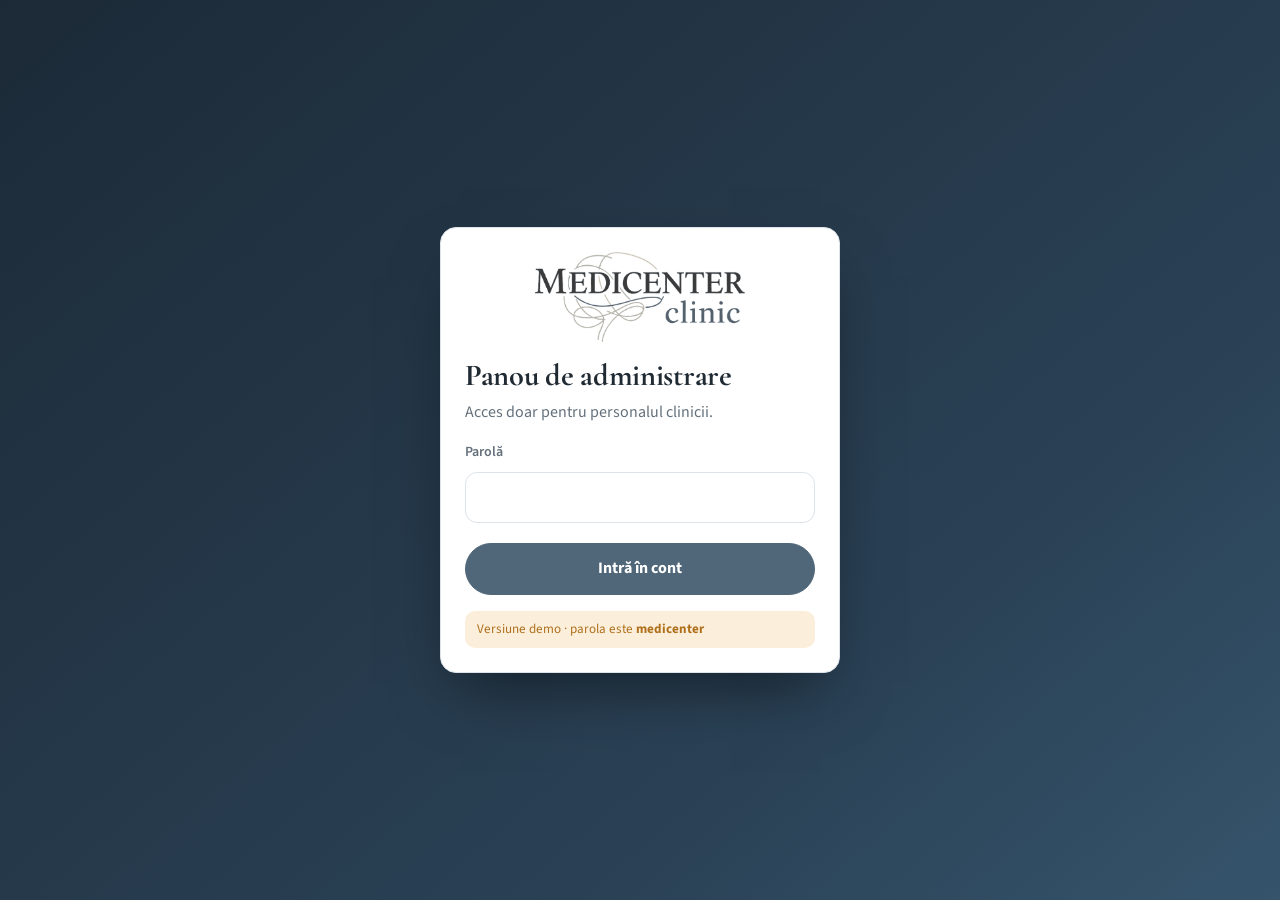
==== medicenter/agenda.html @ 3b296a16 "Redesign Medicenter site with livelier visuals and installable staff agenda Dark brand hero with log" ====
<!-- Generat din index.html de tools/make-agenda.mjs. Nu edita direct. -->
<!doctype html>
<html lang="ro">
<head>
<meta charset="utf-8">
<meta name="viewport" content="width=device-width, initial-scale=1, viewport-fit=cover">
<title>Agenda · Medicenter Clinic</title>
<meta name="description" content="Medicenter Clinic Suceava: kinetoterapie, masaj terapeutic, fizioterapie, neurofeedback, consultații de neurologie și psihiatrie. Programare online.">
<meta name="theme-color" content="#1f2d3a">
<link rel="icon" href="img/icon-192.png">
<link rel="manifest" href="agenda.webmanifest">
<meta name="apple-mobile-web-app-capable" content="yes">
<meta name="apple-mobile-web-app-title" content="Agenda">
<link rel="apple-touch-icon" href="img/icon-192.png">
<link rel="preconnect" href="https://fonts.googleapis.com">
<link rel="preconnect" href="https://fonts.gstatic.com" crossorigin>
<link rel="stylesheet" href="https://fonts.googleapis.com/css2?family=Cormorant+Garamond:ital,wght@0,500;0,600;0,700;1,600&family=Source+Sans+3:wght@400;500;600;700&display=swap">
<link rel="stylesheet" href="css/style.css">
</head>
<body data-home="admin">
<!-- BODY:START -->
<header class="site-head">
  <div class="head-in">
    <a class="brand" href="#acasa" aria-label="Medicenter Clinic, prima pagină"><img src="img/logo.png" alt="Medicenter Clinic"></a>
    <button class="menu-btn" data-action="menu" aria-label="Meniu" aria-controls="menu">☰</button>
    <nav class="nav" id="menu">
      <a href="#acasa">Acasă</a>
      <a href="#servicii">Servicii și prețuri</a>
      <a href="#contact">Contact</a>
      <a class="btn primary small" href="#programare">Programează-te</a>
    </nav>
  </div>
</header>

<main id="app"></main>

<footer class="site-foot">
  <div class="wrap foot-in">
    <div>
      <img class="foot-logo" src="img/logo-light.png" alt="Medicenter Clinic">
      <p class="foot-tag">Recuperare medicală, terapie și neurologie în centrul Sucevei.</p>
    </div>
    <div>
      <h4>Adresă</h4>
      <p>Str. Vasile Alecsandri nr. 10, Suceava<br>zona centrală</p>
    </div>
    <div>
      <h4>Contact</h4>
      <p><a href="tel:+40739640556">0739 640 556</a><br>Program 09:00 – 20:00</p>
    </div>
    <div>
      <h4>Programări</h4>
      <p><a href="#programare">Programare online</a><br><a href="agenda.html">Acces personal</a></p>
    </div>
  </div>
  <p class="wrap copy">© 2026 Medicenter Clinic</p>
</footer>

<a class="fab" href="tel:+40739640556" aria-label="Sună la clinică: 0739 640 556"><svg viewBox="0 0 24 24" fill="none" stroke="currentColor" stroke-width="2" stroke-linecap="round" stroke-linejoin="round"><path d="M22 16.9v3a2 2 0 0 1-2.2 2 19.8 19.8 0 0 1-8.6-3.1 19.5 19.5 0 0 1-6-6A19.8 19.8 0 0 1 2.1 4.2 2 2 0 0 1 4.1 2h3a2 2 0 0 1 2 1.7c.1.9.4 1.8.7 2.7a2 2 0 0 1-.5 2.1L8 9.8a16 16 0 0 0 6 6l1.3-1.3a2 2 0 0 1 2.1-.4c.9.3 1.8.6 2.7.7a2 2 0 0 1 1.7 2z"/></svg></a>

<div class="toast" id="toast" role="status" aria-live="polite"></div>
<!-- BODY:END -->
<script src="js/data.js"></script>
<script src="js/utils.js"></script>
<script src="js/store.js"></script>
<script src="js/site.js"></script>
<script src="js/admin.js"></script>
<script src="js/main.js"></script>
</body>
</html>
---- medicenter/css/style.css ----
/* Layout: benzi pe toată lățimea (hero închis, statistici, secții, bandă de programare), conținut max 1180px.
   Culori din logo: bleumarin-ardezie pentru benzile închise, auriu-nisip din liniile decorative ca accent,
   plus câte o culoare vie pentru fiecare secție (kineto albastru, masaj teracotă, fizio turcoaz, neuro violet). */
:root {
  --navy: #1c2a37;
  --navy-2: #2a4155;
  --slate: #50677a;
  --slate-deep: #3c5061;
  --slate-soft: #e6eef4;
  --sand: #e0bf8c;
  --sand-deep: #b88a4a;
  --sand-soft: #f7efe2;
  --paper: #f3f5f8;
  --surface: #ffffff;
  --ink: #1f2a33;
  --muted: #64707b;
  --line: #dde3e9;
  --ok: #23845f;
  --ok-soft: #e1f3ea;
  --warn: #b0701c;
  --warn-soft: #fbefdc;
  --bad: #b8433a;
  --bad-soft: #f9e4e1;
  --f-display: "Cormorant Garamond", "EB Garamond", Georgia, serif;
  --f-body: "Source Sans 3", "Segoe UI", system-ui, -apple-system, sans-serif;
  --radius: 16px;
  --shadow: 0 18px 40px -18px rgba(28, 42, 55, .35);
  --gutter-l: max(16px, env(safe-area-inset-left, 0px));
  --gutter-r: max(16px, env(safe-area-inset-right, 0px));
  color-scheme: light;
}

* { box-sizing: border-box; }
html { -webkit-text-size-adjust: 100%; scroll-behavior: smooth; }
body { margin: 0; background: var(--paper); color: var(--ink); font: 400 16px/1.6 var(--f-body); overflow-x: hidden; }
body::before {
  content: ""; position: fixed; inset: 0 0 auto; height: env(safe-area-inset-top, 0px);
  z-index: 30; background: var(--surface);
}
img, svg { max-width: 100%; }
a { color: var(--slate-deep); }
h1, h2, h3 { text-wrap: balance; margin: 0; }
h1 { font: 700 clamp(2.3rem, 5vw, 3.7rem)/1.05 var(--f-display); letter-spacing: -0.01em; }
h2 { font: 700 clamp(1.8rem, 3.4vw, 2.5rem)/1.12 var(--f-display); }
h3 { font-size: 1.05rem; font-weight: 700; }
p { margin: 0; }
button, input, select, textarea { font: inherit; color: inherit; }
:focus-visible { outline: 2px solid var(--sand-deep); outline-offset: 2px; }
.sr { position: absolute; width: 1px; height: 1px; overflow: hidden; clip: rect(0 0 0 0); }
.muted { color: var(--muted); }
.small { font-size: 0.875rem; }
.eyebrow { text-transform: uppercase; letter-spacing: 0.14em; font-size: 0.76rem; font-weight: 700; color: var(--sand-deep); }
.eyebrow.light { color: var(--sand); }
.wrap { max-width: 1180px; margin: 0 auto; padding-left: var(--gutter-l); padding-right: var(--gutter-r); }
.ico { display: inline-grid; place-items: center; width: 40px; height: 40px; border-radius: 12px; flex: none; }
.ico svg { width: 20px; height: 20px; }

/* linii decorative inspirate din logo */
.swirl { position: absolute; pointer-events: none; stroke: currentColor; stroke-width: 1.6; opacity: .35; }
.swirl ellipse, .swirl path { stroke-dasharray: 1400; stroke-dashoffset: 0; animation: draw 2.4s ease-out both; }
@keyframes draw { from { stroke-dashoffset: 1400; } }

/* ---------- butoane ---------- */
.btn {
  display: inline-flex; align-items: center; justify-content: center; gap: 10px;
  padding: 12px 20px; border-radius: 999px; border: 1.5px solid var(--line);
  background: var(--surface); color: var(--ink); font-weight: 700; text-decoration: none; cursor: pointer;
  transition: background .2s, border-color .2s, transform .2s, box-shadow .2s;
}
.btn svg { width: 18px; height: 18px; }
.btn:hover { border-color: var(--slate); transform: translateY(-1px); }
.btn.primary { background: var(--slate); border-color: var(--slate); color: #fff; }
.btn.primary:hover { background: var(--slate-deep); box-shadow: 0 10px 22px -10px var(--slate); }
.btn.sand { background: var(--sand); border-color: var(--sand); color: var(--navy); }
.btn.sand:hover { background: #ebcd9e; box-shadow: 0 12px 26px -10px rgba(224, 191, 140, .9); }
.btn.outline-light { background: transparent; color: #fff; border-color: rgba(255, 255, 255, .45); }
.btn.outline-light:hover { border-color: #fff; background: rgba(255, 255, 255, .08); }
.btn.ghost { background: transparent; }
.btn.soft { background: var(--slate-soft); border-color: transparent; color: var(--slate-deep); }
.btn.soft:hover { background: var(--slate); color: #fff; }
.btn.big { padding: 15px 26px; font-size: 1.02rem; }
.btn.small { padding: 8px 15px; font-size: 0.88rem; }
.btn.block { width: 100%; }
.btn.danger { background: var(--bad); border-color: var(--bad); color: #fff; }
.btn.danger-ghost { color: var(--bad); border-color: var(--bad-soft); background: var(--surface); }
.btn[disabled] { opacity: .45; cursor: not-allowed; transform: none; box-shadow: none; }
.icon-btn {
  width: 38px; height: 38px; border-radius: 50%; border: 1.5px solid var(--line); background: var(--surface);
  cursor: pointer; font-size: 1.2rem; line-height: 1; display: inline-grid; place-items: center; color: var(--ink);
}
.icon-btn:hover:not([disabled]) { border-color: var(--slate); }
.icon-btn[disabled] { opacity: .35; cursor: not-allowed; }

/* ---------- header ---------- */
.site-head {
  position: sticky; top: env(safe-area-inset-top, 0px); z-index: 20;
  background: rgba(255, 255, 255, .92); backdrop-filter: blur(10px); border-bottom: 1px solid var(--line);
}
.head-in {
  max-width: 1180px; margin: 0 auto; display: flex; align-items: center; justify-content: space-between; gap: 16px;
  padding: 10px var(--gutter-r) 10px var(--gutter-l);
}
.brand img { height: 54px; width: auto; display: block; }
.nav { display: flex; align-items: center; gap: 28px; }
.nav a:not(.btn) { color: var(--muted); text-decoration: none; font-weight: 600; position: relative; padding: 6px 0; }
.nav a:not(.btn)::after { content: ""; position: absolute; left: 0; right: 0; bottom: 0; height: 2px; background: var(--sand); transform: scaleX(0); transition: transform .25s; }
.nav a:not(.btn).on, .nav a:not(.btn):hover { color: var(--ink); }
.nav a:not(.btn).on::after, .nav a:not(.btn):hover::after { transform: scaleX(1); }
.menu-btn { display: none; background: none; border: 1px solid var(--line); border-radius: 12px; width: 44px; height: 44px; font-size: 1.2rem; cursor: pointer; }
body.is-admin .site-head, body.is-admin .site-foot, body.is-admin .fab { display: none; }

/* ---------- hero ---------- */
.hero {
  position: relative; overflow: hidden; color: #fff;
  background: radial-gradient(1200px 500px at 85% 10%, rgba(80, 103, 122, .9), transparent 60%),
              linear-gradient(140deg, var(--navy) 0%, var(--navy-2) 60%, #35546b 100%);
}
.hero-swirl { width: 900px; right: -180px; top: -120px; color: var(--sand); opacity: .28; }
.hero-in { position: relative; display: grid; grid-template-columns: minmax(0, 1.1fr) minmax(0, 1fr); gap: 56px; padding-block: 72px 84px; align-items: center; }
.hero-text { display: grid; gap: 20px; min-width: 0; }
.hero h1 em { font-style: italic; color: var(--sand); font-weight: 600; }
.hero .lead { color: #d4dee7; font-size: 1.15rem; max-width: 52ch; }
.hero-cta { display: flex; flex-wrap: wrap; gap: 12px; }
.facts { list-style: none; margin: 8px 0 0; padding: 0; display: flex; flex-wrap: wrap; gap: 14px 34px; }
.facts li { display: flex; align-items: center; gap: 12px; }
.facts .ico { background: rgba(255, 255, 255, .1); color: var(--sand); }
.facts small { display: block; font-size: 0.72rem; text-transform: uppercase; letter-spacing: .12em; color: #a9b8c5; }
.facts span { font-weight: 600; }

.hero-visual { position: relative; min-width: 0; padding: 0 0 130px 70px; }
.photo {
  position: relative; overflow: hidden; border-radius: 26px; color: #fff;
  background: linear-gradient(135deg, color-mix(in srgb, var(--cat, #50677a) 70%, #fff) 0%, var(--cat, #50677a) 100%);
}
.photo .swirl { width: 140%; left: -20%; top: -10%; opacity: .45; color: #fff; }
.photo img { width: 100%; height: 100%; object-fit: cover; display: block; }
.hero-photo {
  aspect-ratio: 4 / 3.3; box-shadow: 0 30px 60px -20px rgba(0, 0, 0, .55);
  background: linear-gradient(150deg, #7e9bb3 0%, #50677a 45%, #2d4558 100%);
  animation: float 7s ease-in-out infinite;
}
.photo-icons { position: absolute; inset: 0 0 0 30%; display: grid; grid-template-columns: repeat(2, 1fr); place-items: center; padding: 10% 10% 10% 6%; gap: 8%; }
.photo-icons i {
  width: 100%; max-width: 110px; aspect-ratio: 1; border-radius: 28px; display: grid; place-items: center;
  background: color-mix(in srgb, var(--cat) 55%, transparent); backdrop-filter: blur(4px);
  border: 1px solid rgba(255, 255, 255, .35); color: #fff;
}
.photo-icons i:nth-child(2), .photo-icons i:nth-child(3) { transform: translateY(18%); }
.photo-icons svg { width: 46%; }
.float-badge {
  position: absolute; top: 18px; right: -10px; display: inline-flex; gap: 8px; align-items: center;
  background: var(--sand); color: var(--navy); font-weight: 700; font-size: 0.88rem; padding: 10px 16px; border-radius: 999px;
  box-shadow: var(--shadow); animation: float 6s ease-in-out infinite reverse;
}
.float-badge svg { width: 16px; height: 16px; }
@keyframes float { 50% { transform: translateY(-10px); } }

.nextfree {
  position: absolute; left: 0; bottom: 0; width: min(330px, 92%); color: var(--ink);
  background: var(--surface); border-radius: 20px; padding: 18px; display: grid; gap: 10px;
  box-shadow: 0 26px 50px -18px rgba(0, 0, 0, .5);
}
.nextfree h2 { font-size: 1.35rem; }
.nextfree ul { list-style: none; margin: 0; padding: 0; display: grid; gap: 7px; }
.nf {
  width: 100%; display: flex; align-items: center; gap: 12px; text-align: left; cursor: pointer;
  padding: 9px 12px 9px 9px; border-radius: 14px; border: 1px solid var(--line); background: var(--surface);
  transition: border-color .2s, background .2s, transform .2s;
}
.nf:hover { border-color: var(--cat); background: color-mix(in srgb, var(--cat) 8%, #fff); transform: translateX(3px); }
.nf-ico { width: 34px; height: 34px; border-radius: 10px; display: grid; place-items: center; background: color-mix(in srgb, var(--cat) 15%, #fff); color: var(--cat); flex: none; }
.nf-ico svg { width: 20px; }
.nf-main { display: grid; flex: 1; min-width: 0; line-height: 1.3; }
.nf-main small { color: var(--muted); }
.nf-time { font-weight: 800; font-variant-numeric: tabular-nums; color: var(--cat); }

.anim { animation: rise .8s cubic-bezier(.2, .7, .2, 1) both; }
.anim.d2 { animation-delay: .15s; }
@keyframes rise { from { transform: translateY(24px); opacity: 0; } }

/* ---------- statistici ---------- */
.stats { background: var(--sand-soft); border-bottom: 1px solid #ecdfc9; }
.stats-in { display: grid; grid-template-columns: repeat(4, minmax(0, 1fr)); gap: 20px; padding-block: 30px; text-align: center; }
.stats b { display: block; font: 700 2.4rem/1.1 var(--f-display); color: var(--navy); font-variant-numeric: tabular-nums; }
.stats span { color: var(--muted); font-weight: 600; font-size: 0.92rem; }

/* ---------- secții ---------- */
.sec { padding-block: 84px; }
.sec-head { max-width: 640px; margin: 0 auto 44px; text-align: center; display: grid; gap: 10px; }
.cats { display: grid; grid-template-columns: repeat(4, minmax(0, 1fr)); gap: 22px; }
.cat {
  display: grid; grid-template-rows: auto 1fr; background: var(--surface); border-radius: 22px; overflow: hidden;
  border: 1px solid var(--line); transition: transform .35s, box-shadow .35s;
}
.cat:hover { transform: translateY(-8px); box-shadow: 0 26px 46px -22px color-mix(in srgb, var(--cat) 70%, #000); }
.cat-photo { height: 150px; border-radius: 0; display: grid; place-items: center; }
.cat-ico {
  position: relative; width: 74px; height: 74px; border-radius: 22px; display: grid; place-items: center;
  background: rgba(255, 255, 255, .2); border: 1px solid rgba(255, 255, 255, .45); transition: transform .4s;
}
.cat:hover .cat-ico { transform: scale(1.08) rotate(-4deg); }
.cat-ico svg { width: 40px; }
.cat-body { padding: 22px 20px 20px; display: grid; gap: 10px; align-content: start; }
.cat h3 { font: 700 1.45rem/1.15 var(--f-display); }
.cat-body > p { color: var(--muted); font-size: 0.94rem; }
.cat-list { list-style: none; margin: 4px 0 0; padding: 0; display: grid; gap: 0; }
.cat-list li { display: flex; justify-content: space-between; gap: 10px; padding: 7px 0; border-top: 1px dashed var(--line); font-size: 0.88rem; }
.cat-list b { color: var(--cat); white-space: nowrap; }
.cat-link { display: inline-flex; align-items: center; gap: 6px; font-weight: 700; color: var(--cat); text-decoration: none; margin-top: 6px; }
.cat-link svg { width: 16px; transition: transform .2s; }
.cat-link:hover svg { transform: translateX(4px); }

.methods-sec { background: var(--surface); border-block: 1px solid var(--line); padding-block: 64px; }
.methods { display: grid; grid-template-columns: minmax(0, 0.8fr) minmax(0, 1.4fr); gap: 40px; align-items: center; }
.methods h2 { margin-top: 8px; }
.method-chips { list-style: none; margin: 0; padding: 0; display: flex; flex-wrap: wrap; gap: 10px; }
.method-chips li {
  padding: 9px 16px; border-radius: 999px; font-weight: 600; font-size: 0.94rem;
  background: color-mix(in srgb, var(--cat) 11%, #fff); color: color-mix(in srgb, var(--cat) 80%, #000);
  border: 1px solid color-mix(in srgb, var(--cat) 25%, #fff); transition: transform .2s;
}
.method-chips li:hover { transform: translateY(-2px); }

.steps-list { list-style: none; counter-reset: s; margin: 0; padding: 0; display: grid; grid-template-columns: repeat(3, minmax(0, 1fr)); gap: 24px; }
.steps-list li {
  counter-increment: s; display: grid; gap: 6px; padding: 28px 24px; background: var(--surface); border-radius: 20px;
  border: 1px solid var(--line); position: relative;
}
.steps-list li::before {
  content: counter(s); width: 52px; height: 52px; border-radius: 50%; display: grid; place-items: center; margin-bottom: 8px;
  font: 700 1.6rem/1 var(--f-display); color: var(--navy); background: var(--sand);
}
.steps-list b { font-size: 1.1rem; }
.steps-list span { color: var(--muted); }

.cta-band {
  position: relative; overflow: hidden; color: #fff;
  background: linear-gradient(120deg, var(--navy) 0%, var(--slate-deep) 70%, var(--slate) 100%);
}
.cta-band .swirl { width: 700px; left: -120px; top: -140px; color: var(--sand); opacity: .25; }
.cta-in { position: relative; display: flex; justify-content: space-between; align-items: center; gap: 28px; flex-wrap: wrap; padding-block: 64px; }
.cta-in p { color: #cbd7e1; margin-top: 6px; }

/* ---------- pagini interioare ---------- */
.page-hero {
  position: relative; overflow: hidden; color: #fff;
  background: linear-gradient(140deg, var(--navy) 0%, var(--navy-2) 70%, #35546b 100%);
}
.page-hero .wrap { position: relative; padding-block: 52px 56px; display: grid; gap: 10px; }
.page-hero .swirl { width: 640px; right: -60px; top: -170px; color: var(--sand); opacity: .3; }
.page-hero .eyebrow { color: var(--sand); }
.page-hero .lead { color: #d0dbe4; max-width: 60ch; font-size: 1.08rem; }
.page { padding-block: 36px 72px; display: grid; gap: 18px; }
.card { background: var(--surface); border: 1px solid var(--line); border-radius: var(--radius); padding: 24px; min-width: 0; }
.card-title { font: 700 1.45rem/1.2 var(--f-display); margin-bottom: 14px; }
.chips { display: flex; flex-wrap: wrap; gap: 8px; }
.chip {
  display: inline-flex; align-items: center; gap: 8px; border: 1.5px solid var(--line); background: var(--surface);
  border-radius: 999px; padding: 8px 16px 8px 12px; cursor: pointer; font-weight: 600; transition: border-color .2s, background .2s;
}
.chip:hover { border-color: var(--cat, var(--slate)); }
.chip.on { background: var(--cat, var(--slate)); border-color: var(--cat, var(--slate)); color: #fff; }
.chip-ico { display: grid; width: 20px; height: 20px; color: var(--cat); }
.chip.on .chip-ico { color: #fff; }

/* listă de prețuri */
.pricelist { background: var(--surface); border: 1px solid var(--line); border-radius: 22px; padding: 8px 26px 18px; margin-top: 8px; border-top: 5px solid var(--cat); }
.pl-head { display: flex; align-items: center; gap: 14px; padding: 18px 0 12px; }
.pl-ico { width: 48px; height: 48px; border-radius: 14px; display: grid; place-items: center; background: color-mix(in srgb, var(--cat) 13%, #fff); color: var(--cat); }
.pl-ico svg { width: 26px; }
.pk-title { margin: 22px 0 2px; color: var(--cat); text-transform: uppercase; letter-spacing: .12em; font-size: 0.78rem; }
.prices { list-style: none; margin: 0; padding: 0; }
.prices li { display: grid; grid-template-columns: minmax(0, 1fr) auto auto; gap: 18px; align-items: center; padding: 13px 10px; border-bottom: 1px solid var(--line); border-radius: 10px; transition: background .2s; }
.prices li:hover { background: color-mix(in srgb, var(--cat) 6%, #fff); }
.p-name { min-width: 0; font-weight: 500; }
.p-name small, .svc-name small { display: block; color: var(--muted); font-size: 0.85rem; font-weight: 400; }
.p-price { font-weight: 700; text-align: right; font-variant-numeric: tabular-nums; max-width: 260px; color: var(--navy); }

/* contact */
.contact-grid { display: grid; grid-template-columns: minmax(0, 1fr) minmax(0, 1.1fr); gap: 22px; align-items: stretch; }
.info-card {
  position: relative; overflow: hidden; color: #fff; border-radius: 24px; padding: 32px; display: grid; gap: 22px; align-content: start;
  background: linear-gradient(150deg, var(--navy) 0%, var(--navy-2) 100%);
}
.info-card .swirl { width: 520px; right: -200px; bottom: -160px; color: var(--sand); opacity: .3; }
.info-card .btn { justify-self: start; position: relative; }
.info-row { position: relative; display: flex; gap: 14px; align-items: flex-start; }
.info-row .ico { background: rgba(255, 255, 255, .1); color: var(--sand); }
.info-row small { display: block; text-transform: uppercase; letter-spacing: .12em; font-size: 0.72rem; color: #a9b8c5; }
.info-row a { color: var(--sand); text-decoration: none; }
.big { font-size: 1.4rem; font-weight: 700; }
.map-card { position: relative; display: block; border-radius: 24px; overflow: hidden; min-height: 320px; border: 1px solid var(--line); text-decoration: none; color: var(--ink); }
.map-art { position: absolute; inset: 0; width: 100%; height: 100%; }
.m-bg { fill: #e9eef2; }
.m-park { fill: #d5e8dc; }
.m-road { stroke: #fff; stroke-width: 14; fill: none; }
.m-road.big { stroke-width: 22; }
.m-road.thin { stroke-width: 8; }
.map-pin {
  position: absolute; left: 50%; top: 42%; transform: translate(-50%, -100%); width: 58px; height: 58px; border-radius: 50% 50% 50% 0;
  rotate: -45deg; background: var(--bad); display: grid; place-items: center; box-shadow: var(--shadow); animation: bounce 2.2s ease-in-out infinite;
}
.map-pin svg { width: 26px; rotate: 45deg; color: #fff; }
@keyframes bounce { 50% { translate: 0 -8px; } }
.map-label {
  position: absolute; left: 16px; right: 16px; bottom: 16px; background: var(--surface); border-radius: 14px; padding: 14px 16px;
  display: grid; gap: 2px; box-shadow: var(--shadow); color: var(--slate-deep); font-weight: 600;
}
.map-label b { color: var(--ink); }
.map-label svg { width: 15px; vertical-align: -2px; }

/* ---------- programare ---------- */
.stepper { list-style: none; margin: 0; padding: 0; display: flex; flex-wrap: wrap; gap: 10px; }
.stepper li > * {
  display: inline-flex; align-items: center; gap: 10px; padding: 6px 18px 6px 6px; border-radius: 999px;
  border: 1.5px solid var(--line); background: var(--surface); color: var(--muted); font-weight: 600;
}
.stepper button { cursor: pointer; }
.stepper i { font-style: normal; width: 28px; height: 28px; border-radius: 50%; display: grid; place-items: center; background: var(--paper); font-weight: 800; font-size: 0.85rem; }
.stepper .on > * { border-color: var(--sand-deep); color: var(--ink); }
.stepper .on i { background: var(--sand); color: var(--navy); }
.stepper .done > * { color: var(--ink); }
.stepper .done i { background: var(--ok); color: #fff; }

.bk-grid { display: grid; grid-template-columns: minmax(0, 1fr) 330px; gap: 20px; align-items: start; }
.bk-main { display: grid; gap: 16px; min-width: 0; }
.summary { position: sticky; top: calc(env(safe-area-inset-top, 0px) + 90px); display: grid; gap: 2px; padding: 0; overflow: hidden; }
.summary .card-title { margin: 0; padding: 18px 22px; background: linear-gradient(140deg, var(--navy), var(--navy-2)); color: #fff; }
.summary .sum-row { margin: 0 22px; }
.summary .btn { margin: 14px 22px 22px; width: calc(100% - 44px); }
.summary .sum-row:last-of-type { margin-bottom: 18px; }
.sum-row { display: flex; justify-content: space-between; gap: 14px; padding: 10px 0; border-bottom: 1px dashed var(--line); font-size: 0.95rem; }
.sum-row span { color: var(--muted); }
.sum-row b { text-align: right; }

.svc-pick { list-style: none; margin: 16px 0 0; padding: 0; display: grid; gap: 8px; }
.svc {
  width: 100%; display: flex; justify-content: space-between; align-items: center; gap: 16px; text-align: left;
  padding: 13px 16px; border-radius: 14px; border: 1.5px solid var(--line); background: var(--surface); cursor: pointer;
  transition: border-color .2s, background .2s;
}
.svc:hover { border-color: var(--cat); }
.svc.on { border-color: var(--cat); background: color-mix(in srgb, var(--cat) 9%, #fff); box-shadow: inset 4px 0 0 var(--cat); }
.svc-name { min-width: 0; font-weight: 600; }
.svc-price { font-weight: 700; white-space: nowrap; font-variant-numeric: tabular-nums; color: var(--cat); }

.date-grid { display: grid; grid-template-columns: minmax(0, 1fr) minmax(0, 1fr); gap: 16px; }
.cal-head { display: flex; justify-content: space-between; align-items: center; }
.cal-head .card-title { margin: 0; }
.cal-nav { display: flex; gap: 6px; }
.cal { display: grid; grid-template-columns: repeat(7, minmax(0, 1fr)); gap: 6px; margin-top: 14px; text-align: center; }
.cal .dn { font-size: 0.75rem; color: var(--muted); font-weight: 700; padding-bottom: 4px; }
.cal .d { aspect-ratio: 1 / 1; max-height: 48px; border-radius: 12px; display: grid; place-items: center; font-variant-numeric: tabular-nums; border: 0; }
.cal .d.off { color: #c2c9cf; }
.cal .d.full { color: var(--muted); text-decoration: line-through; background: var(--paper); }
.cal .d.free { background: var(--slate-soft); color: var(--slate-deep); font-weight: 700; cursor: pointer; transition: background .2s, transform .2s; }
.cal .d.free:hover { background: #d3e1ec; transform: scale(1.06); }
.cal .d.sel { background: var(--navy); color: var(--sand); }
.legend { display: flex; flex-wrap: wrap; gap: 14px; margin-top: 14px; font-size: 0.8rem; color: var(--muted); }
.lg { display: inline-block; width: 10px; height: 10px; border-radius: 3px; margin-right: 6px; vertical-align: -1px; }
.lg.free { background: var(--slate-soft); } .lg.sel { background: var(--navy); } .lg.full { background: var(--line); }

.slots { display: grid; grid-template-columns: repeat(3, minmax(0, 1fr)); gap: 8px; }
.slot {
  display: grid; gap: 1px; padding: 10px 4px; border-radius: 12px; border: 1.5px solid var(--line); background: var(--surface);
  text-align: center; font-weight: 800; font-variant-numeric: tabular-nums; cursor: pointer; transition: border-color .2s, transform .2s;
}
.slot small { font-size: 0.72rem; font-weight: 600; color: var(--ok); }
.slot.few small { color: var(--warn); }
.slot.full { background: var(--paper); border-color: transparent; color: #a5adb3; cursor: default; text-decoration: line-through; }
.slot.full small { color: #a5adb3; text-decoration: none; }
.slot.sel { background: var(--navy); border-color: var(--navy); color: #fff; }
.slot.sel small { color: var(--sand); }
.slot:not(.full):not(.sel):hover { border-color: var(--slate); transform: translateY(-2px); }
.bk-actions { display: flex; justify-content: space-between; gap: 12px; flex-wrap: wrap; }

.form { display: grid; gap: 6px; }
.form label { font-size: 0.875rem; color: var(--muted); margin-top: 8px; font-weight: 600; }
.form input:not([type=checkbox]), .form select, .form textarea {
  width: 100%; padding: 12px 14px; border: 1.5px solid var(--line); border-radius: 12px; background: var(--surface); min-width: 0;
}
.form input:focus, .form select:focus, .form textarea:focus { border-color: var(--slate); outline: none; box-shadow: 0 0 0 4px var(--slate-soft); }
.form .check { display: flex; gap: 10px; align-items: flex-start; color: var(--ink); margin: 12px 0 6px; font-weight: 400; }
.form .check input { margin-top: 4px; width: 18px; height: 18px; accent-color: var(--slate); flex: none; }
.form-error { color: var(--bad); background: var(--bad-soft); padding: 9px 12px; border-radius: 10px; font-size: 0.9rem; }
.form .bk-actions, .form > .btn { margin-top: 12px; }
.row2 { display: grid; grid-template-columns: minmax(0, 1fr) minmax(0, 1fr); gap: 10px; }

.done-card { max-width: 640px; display: grid; gap: 8px; margin-inline: auto; width: 100%; }
.done-check { width: 72px; height: 72px; border-radius: 50%; background: var(--ok); color: #fff; display: grid; place-items: center; animation: pop .5s cubic-bezier(.2, .9, .3, 1.4) both; margin-bottom: 8px; }
.done-check svg { width: 36px; }
@keyframes pop { from { transform: scale(0); } }
.done-card h1 { margin-bottom: 10px; font-size: clamp(1.9rem, 4vw, 2.6rem); }
.done-card .muted { margin-top: 12px; }

/* ---------- footer ---------- */
.site-foot { background: var(--navy); color: #c3cfda; padding-block: 48px 24px; }
.foot-in { display: grid; grid-template-columns: 1.4fr 1fr 1fr 1fr; gap: 28px; }
.foot-logo { width: 200px; }
.foot-tag { margin-top: 12px; font-size: 0.92rem; max-width: 30ch; }
.site-foot h4 { margin: 0 0 8px; font-size: 0.74rem; text-transform: uppercase; letter-spacing: .14em; color: var(--sand); }
.site-foot a { color: #fff; text-decoration: none; }
.site-foot a:hover { color: var(--sand); }
.copy { margin-top: 32px; padding-top: 18px; border-top: 1px solid rgba(255, 255, 255, .1); font-size: 0.8rem; color: #8798a8; }

.fab {
  position: fixed; z-index: 40; right: calc(18px + env(safe-area-inset-right, 0px)); bottom: calc(18px + env(safe-area-inset-bottom, 0px));
  width: 60px; height: 60px; border-radius: 50%; background: var(--sand); color: var(--navy); display: grid; place-items: center;
  box-shadow: 0 12px 28px -8px rgba(184, 138, 74, .8); animation: pulse 2.4s infinite;
}
.fab svg { width: 26px; }
@keyframes pulse { 0% { box-shadow: 0 0 0 0 rgba(224, 191, 140, .7); } 70% { box-shadow: 0 0 0 16px rgba(224, 191, 140, 0); } 100% { box-shadow: 0 0 0 0 rgba(224, 191, 140, 0); } }

.toast {
  position: fixed; left: 50%; bottom: calc(20px + env(safe-area-inset-bottom, 0px)); transform: translate(-50%, 20px);
  background: var(--ink); color: #fff; padding: 12px 18px; border-radius: 12px; font-weight: 600; z-index: 50;
  opacity: 0; pointer-events: none; transition: opacity .2s, transform .2s; max-width: calc(100vw - 32px);
}
.toast.show { opacity: 1; transform: translate(-50%, 0); }
.toast.ok { background: var(--ok); }
.toast.bad { background: var(--bad); }

/* apariție la scroll (doar pentru elementele de sub ecranul inițial) */
.rv.pre { transform: translateY(34px); transition: transform .8s cubic-bezier(.2, .7, .2, 1); }
.rv.pre.in { transform: none; }

/* ---------- admin ---------- */
.admin-login {
  min-height: 100vh; display: grid; place-items: center; padding: 24px var(--gutter-r) 24px var(--gutter-l);
  background: linear-gradient(140deg, var(--navy) 0%, var(--navy-2) 70%, #35546b 100%); position: relative; overflow: hidden;
}
.admin-login .form { width: min(400px, 100%); gap: 8px; position: relative; box-shadow: 0 30px 60px -20px rgba(0, 0, 0, .5); }
.login-logo { width: 210px; margin: 0 auto 10px; display: block; }
.admin-login h1 { font-size: 1.9rem; }
.demo-note { font-size: 0.82rem; color: var(--warn); background: var(--warn-soft); padding: 8px 12px; border-radius: 10px; margin-top: 8px; }

.adm-bar { background: var(--navy); position: sticky; top: env(safe-area-inset-top, 0px); z-index: 20; }
.adm-bar-in { display: flex; align-items: center; gap: 20px; padding: 8px var(--gutter-r) 8px var(--gutter-l); flex-wrap: wrap; }
.adm-brand img { height: 40px; display: block; }
.adm-tabs { display: flex; gap: 4px; }
.adm-tabs button { border: 0; background: none; padding: 9px 16px; border-radius: 999px; font-weight: 700; color: #a9b8c5; cursor: pointer; }
.adm-tabs button.on { background: var(--sand); color: var(--navy); }
.adm-bar-right { margin-left: auto; display: flex; gap: 8px; }
.adm-bar .btn.ghost { color: #fff; border-color: rgba(255, 255, 255, .3); }

.adm-body { display: grid; grid-template-columns: minmax(0, 1fr) 320px; gap: 18px; padding: 18px var(--gutter-r) 40px var(--gutter-l); align-items: start; }
.adm-main { min-width: 0; display: grid; gap: 12px; }
.adm-toolbar { display: flex; justify-content: space-between; align-items: center; gap: 12px; flex-wrap: wrap; }
.tb-group { display: flex; align-items: center; gap: 8px; flex-wrap: wrap; }
.adm-title { font: 700 1.7rem/1.2 var(--f-display); margin-left: 6px; }
.adm-toolbar select { padding: 9px 14px; border: 1.5px solid var(--line); border-radius: 999px; background: var(--surface); font-weight: 600; }
.adm-legend { display: flex; flex-wrap: wrap; gap: 16px; font-size: 0.82rem; color: var(--muted); align-items: center; }
.adm-legend i { display: inline-block; width: 10px; height: 10px; border-radius: 50%; margin-right: 6px; }
.cap-info { margin-left: auto; }
.cap-info b { color: var(--ink); }

.day-tabs { display: grid; grid-auto-flow: column; grid-auto-columns: minmax(0, 1fr); gap: 6px; }
.day-tabs button { border: 1.5px solid var(--line); background: var(--surface); border-radius: 12px; padding: 6px 0; display: grid; font-size: 0.75rem; color: var(--muted); cursor: pointer; }
.day-tabs b { font-size: 1.1rem; color: var(--ink); }
.day-tabs .on { background: var(--navy); border-color: var(--navy); color: #a9b8c5; }
.day-tabs .on b { color: var(--sand); }
.day-tabs .today:not(.on) { border-color: var(--sand-deep); }

.ag-scroll { overflow-x: auto; background: var(--surface); border: 1px solid var(--line); border-radius: var(--radius); }
.ag { display: grid; min-width: 0; }
.ag-corner, .ag-day { position: sticky; top: 0; background: var(--surface); border-bottom: 1px solid var(--line); z-index: 2; }
.ag-day { text-align: center; padding: 8px 4px; font-size: 0.78rem; color: var(--muted); border-left: 1px solid var(--line); }
.ag-day b { display: block; font-size: 1.25rem; color: var(--ink); }
.ag-day.today { background: var(--sand-soft); box-shadow: inset 0 -3px 0 var(--sand-deep); }
.ag-day.today b { color: var(--sand-deep); }
.ag-hour { font-size: 0.75rem; color: var(--muted); text-align: right; padding: 6px 8px 0 0; border-bottom: 1px solid var(--line); font-variant-numeric: tabular-nums; font-weight: 600; }
.ag-cell {
  border-left: 1px solid var(--line); border-bottom: 1px solid var(--line); padding: 4px; min-height: 64px;
  display: flex; flex-direction: column; gap: 3px; cursor: copy; min-width: 0; transition: background .15s;
}
.ag-cell:hover { background: var(--paper); }
.ag-cell.past { background: repeating-linear-gradient(-45deg, transparent 0 6px, #f1f3f5 6px 7px); }
.ag-cell.lvl-lo { background: var(--ok-soft); }
.ag-cell.lvl-mid { background: var(--warn-soft); }
.ag-cell.lvl-full { background: var(--bad-soft); }
.ag-cell.picked { outline: 2px dashed var(--sand-deep); outline-offset: -2px; }
.ag-cell.drop-ok { outline: 2px dashed var(--ok); outline-offset: -2px; background: var(--ok-soft); }
.ag-cell.drop-bad { outline: 2px dashed var(--bad); outline-offset: -2px; background: var(--bad-soft); }
.cell-top { display: flex; justify-content: flex-end; min-height: 18px; }
.cnt { font-size: 0.7rem; font-weight: 800; padding: 1px 8px; border-radius: 999px; color: #fff; font-variant-numeric: tabular-nums; }
.cnt.lo { background: var(--ok); } .cnt.mid { background: var(--warn); } .cnt.full { background: var(--bad); }
.cnt.empty { color: var(--muted); background: transparent; border: 1px solid var(--line); }
.cnt.neutral { background: var(--navy); color: var(--sand); }
.bchip {
  display: grid; text-align: left; border-left: 4px solid var(--cat);
  background: color-mix(in srgb, var(--cat) 9%, #fff); border-radius: 8px; padding: 4px 7px; cursor: pointer; min-width: 0;
  transition: transform .15s, box-shadow .15s;
}
.bchip[draggable="true"] { cursor: grab; }
.bchip:hover { box-shadow: 0 6px 14px -8px color-mix(in srgb, var(--cat) 80%, #000); transform: translateY(-1px); }
.bchip.on { box-shadow: 0 0 0 2px var(--cat); }
.bchip.cont { opacity: .6; }
.bchip.dragging { opacity: .4; }
.bn { font-size: 0.8rem; font-weight: 700; white-space: nowrap; overflow: hidden; text-overflow: ellipsis; }
.bs { font-size: 0.7rem; color: var(--muted); white-space: nowrap; overflow: hidden; text-overflow: ellipsis; }

.adm-panel { display: grid; gap: 12px; position: sticky; top: calc(env(safe-area-inset-top, 0px) + 70px); }
.adm-panel .card { padding: 18px; display: grid; gap: 6px; }
.adm-panel h3 { margin-bottom: 4px; }
.panel-head { display: flex; justify-content: space-between; align-items: flex-start; gap: 10px; }
.panel-head .card-title { margin: 0; }
.kv { display: flex; justify-content: space-between; gap: 12px; padding: 7px 0; border-bottom: 1px dashed var(--line); font-size: 0.92rem; }
.kv span { color: var(--muted); }
.kv b { text-align: right; }
.dot { display: inline-block; width: 9px; height: 9px; border-radius: 50%; flex: none; margin-right: 6px; vertical-align: 1px; }
.tag { justify-self: start; font-size: 0.72rem; font-weight: 800; text-transform: uppercase; letter-spacing: .06em; padding: 3px 10px; border-radius: 999px; background: var(--warn-soft); color: var(--warn); }
.tag.online { background: var(--ok-soft); color: var(--ok); }
.tag.phone { background: var(--slate-soft); color: var(--slate-deep); }
.note-box { background: var(--sand-soft); border-radius: 10px; padding: 10px 12px; font-size: 0.9rem; margin-top: 6px; }
.help { background: var(--sand-soft); border-color: #ecdfc9; }
.help ul { margin: 0; padding-left: 18px; display: grid; gap: 6px; font-size: 0.9rem; color: var(--ink); }

.adm-settings { padding-block: 24px 48px; display: grid; gap: 18px; max-width: 760px; }
.adm-settings .adm-title { margin: 0 0 10px; }
.adm-settings h3 { margin-top: 18px; }
.cap-grid { display: grid; grid-template-columns: minmax(0, 1fr) 110px; gap: 8px 14px; align-items: center; margin-top: 6px; }
.cap-grid label { margin: 0; color: var(--ink); }
.days { border: 0; padding: 0; margin: 12px 0 0; display: flex; flex-wrap: wrap; gap: 8px 16px; }
.days legend { font-size: 0.875rem; color: var(--muted); margin-bottom: 6px; font-weight: 600; }
.days label { display: flex; align-items: center; gap: 6px; margin: 0; color: var(--ink); font-weight: 400; }
.days input { accent-color: var(--slate); width: 17px; height: 17px; }
.inline { display: flex; align-items: center; gap: 10px; }
.inline input { width: 110px !important; }

/* ---------- ecrane mici ---------- */
@media (max-width: 1040px) {
  .cats { grid-template-columns: repeat(2, minmax(0, 1fr)); }
}
@media (max-width: 980px) {
  .hero-in { grid-template-columns: minmax(0, 1fr); padding-block: 48px 60px; gap: 40px; }
  .hero-visual { max-width: 560px; }
  .methods { grid-template-columns: minmax(0, 1fr); gap: 20px; }
  .bk-grid { grid-template-columns: minmax(0, 1fr); }
  .summary { position: static; }
  .adm-body { grid-template-columns: minmax(0, 1fr); }
  .adm-panel { position: static; }
  .contact-grid { grid-template-columns: minmax(0, 1fr); }
}
@media (max-width: 760px) {
  .menu-btn { display: block; }
  .nav { display: none; position: absolute; left: 0; right: 0; top: 100%; background: var(--surface); border-bottom: 1px solid var(--line);
    flex-direction: column; align-items: stretch; gap: 0; padding: 8px var(--gutter-r) 16px var(--gutter-l); }
  .nav.open { display: flex; }
  .nav a:not(.btn) { padding: 12px 0; border-bottom: 1px solid var(--line); }
  .nav a:not(.btn)::after { display: none; }
  .nav .btn { margin-top: 12px; }
  .brand img { height: 42px; }
  .sec { padding-block: 60px; }
  .hero-visual { padding: 0 0 190px 0; }
  .photo-icons { inset: 0; padding: 10%; }
  .float-badge { right: 8px; }
  .nextfree { width: 92%; left: 4%; }
  .stats-in { grid-template-columns: repeat(2, minmax(0, 1fr)); }
  .cats, .steps-list, .date-grid { grid-template-columns: minmax(0, 1fr); }
  .prices li { grid-template-columns: minmax(0, 1fr) auto; padding-inline: 4px; }
  .prices li .btn { grid-column: 1 / -1; justify-self: start; }
  .pricelist { padding-inline: 16px; }
  .foot-in { grid-template-columns: minmax(0, 1fr) minmax(0, 1fr); }
  .foot-in > div:first-child { grid-column: 1 / -1; }
  .adm-title { font-size: 1.3rem; }
  .cap-info { margin-left: 0; }
  .adm-bar-in { gap: 10px; }
  .adm-bar-right .btn { padding: 7px 12px; }
  .info-card { padding: 24px; }
}
@media (prefers-reduced-motion: reduce) {
  *, *::before, *::after { animation: none !important; transition: none !important; scroll-behavior: auto !important; }
  .rv.pre { transform: none; opacity: 1; }
}
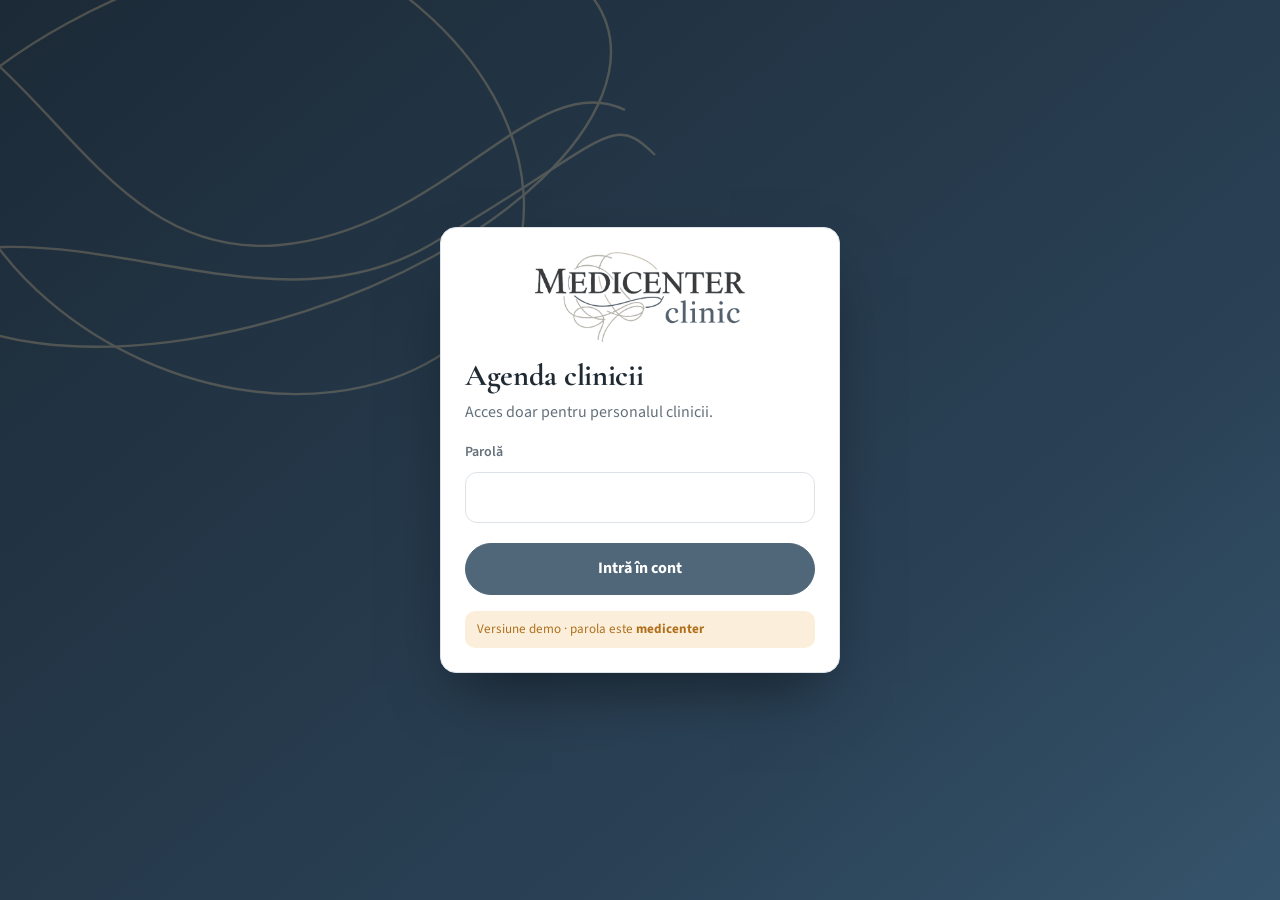
==== commit 2f8e622f: "Connect Medicenter site to Supabase with staff accounts and launch setup Adds the database schema wi" ====
--- a/medicenter/agenda.html
+++ b/medicenter/agenda.html
@@ -53,13 +53,15 @@
       <p><a href="#programare">Programare online</a><br><a href="agenda.html">Acces personal</a></p>
     </div>
   </div>
-  <p class="wrap copy">© 2026 Medicenter Clinic</p>
+  <p class="wrap copy">© 2026 Medicenter Clinic · <a href="#confidentialitate">Politica de confidențialitate</a></p>
 </footer>
 
 <a class="fab" href="tel:+40739640556" aria-label="Sună la clinică: 0739 640 556"><svg viewBox="0 0 24 24" fill="none" stroke="currentColor" stroke-width="2" stroke-linecap="round" stroke-linejoin="round"><path d="M22 16.9v3a2 2 0 0 1-2.2 2 19.8 19.8 0 0 1-8.6-3.1 19.5 19.5 0 0 1-6-6A19.8 19.8 0 0 1 2.1 4.2 2 2 0 0 1 4.1 2h3a2 2 0 0 1 2 1.7c.1.9.4 1.8.7 2.7a2 2 0 0 1-.5 2.1L8 9.8a16 16 0 0 0 6 6l1.3-1.3a2 2 0 0 1 2.1-.4c.9.3 1.8.6 2.7.7a2 2 0 0 1 1.7 2z"/></svg></a>
 
 <div class="toast" id="toast" role="status" aria-live="polite"></div>
 <!-- BODY:END -->
+<script src="js/vendor/supabase-2.45.4.js"></script>
+<script src="js/config.js"></script>
 <script src="js/data.js"></script>
 <script src="js/utils.js"></script>
 <script src="js/store.js"></script>
--- a/medicenter/css/style.css
+++ b/medicenter/css/style.css
@@ -572,3 +572,25 @@
   *, *::before, *::after { animation: none !important; transition: none !important; scroll-behavior: auto !important; }
   .rv.pre { transform: none; opacity: 1; }
 }
+
+/* ---------- încărcare, autentificare, personal ---------- */
+.loading { min-height: 60vh; display: grid; place-items: center; align-content: center; gap: 14px; color: var(--muted); font-weight: 600; }
+.loading span { width: 38px; height: 38px; border-radius: 50%; border: 3px solid var(--line); border-top-color: var(--sand-deep); animation: spin .8s linear infinite; }
+@keyframes spin { to { transform: rotate(360deg); } }
+body.busy { cursor: progress; }
+body.busy .btn[type=submit], body.busy [data-action$="-yes"] { opacity: .6; pointer-events: none; }
+.admin-login > .swirl { width: 900px; left: -200px; top: -160px; color: var(--sand); opacity: .25; }
+.link-btn { background: none; border: 0; padding: 6px 0; color: var(--slate-deep); font-weight: 600; cursor: pointer; text-decoration: underline; text-underline-offset: 3px; justify-self: center; }
+.login-links { display: flex; justify-content: space-between; flex-wrap: wrap; gap: 6px 14px; margin-top: 6px; }
+.who { color: #a9b8c5; font-size: 0.85rem; align-self: center; max-width: 220px; overflow: hidden; text-overflow: ellipsis; white-space: nowrap; }
+.staff-card { display: grid; gap: 8px; }
+.staff-list { list-style: none; margin: 6px 0 10px; padding: 0; display: grid; }
+.staff-list li { display: flex; justify-content: space-between; align-items: center; gap: 12px; padding: 10px 0; border-bottom: 1px dashed var(--line); }
+.staff-list small { display: block; color: var(--muted); }
+.row-actions { display: flex; gap: 6px; }
+.staff-add { border-top: 1px solid var(--line); padding-top: 8px; }
+@media (max-width: 760px) { .who { display: none; } }
+.legal { max-width: 760px; display: grid; gap: 10px; }
+.legal h2 { font-size: 1.4rem; margin-top: 10px; }
+.legal p { color: var(--ink); }
+.copy a { color: #c3cfda; text-decoration: underline; }
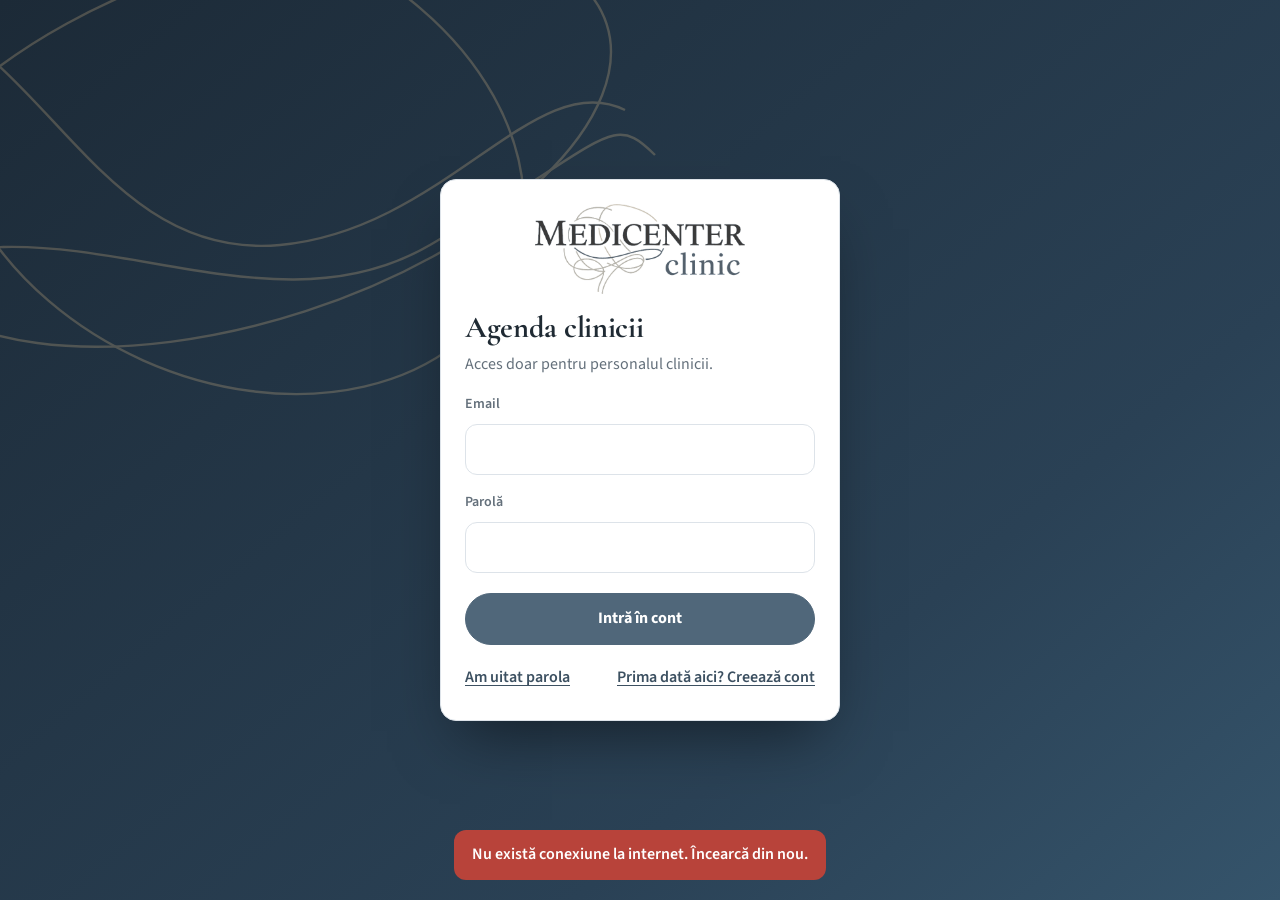
==== commit c674e6b1: "Add the Medicenter team page and doctors section A team page with the clinic's medical, physiotherap" ====
--- a/medicenter/agenda.html
+++ b/medicenter/agenda.html
@@ -26,6 +26,7 @@
     <nav class="nav" id="menu">
       <a href="#acasa">Acasă</a>
       <a href="#servicii">Servicii și prețuri</a>
+      <a href="#echipa">Echipa</a>
       <a href="#contact">Contact</a>
       <a class="btn primary small" href="#programare">Programează-te</a>
     </nav>
@@ -50,7 +51,7 @@
     </div>
     <div>
       <h4>Programări</h4>
-      <p><a href="#programare">Programare online</a><br><a href="agenda.html">Acces personal</a></p>
+      <p><a href="#programare">Programare online</a><br><a href="#echipa">Echipa</a><br><a href="agenda.html">Acces personal</a></p>
     </div>
   </div>
   <p class="wrap copy">© 2026 Medicenter Clinic · <a href="#confidentialitate">Politica de confidențialitate</a></p>
--- a/medicenter/css/style.css
+++ b/medicenter/css/style.css
@@ -594,3 +594,128 @@
 .legal h2 { font-size: 1.4rem; margin-top: 10px; }
 .legal p { color: var(--ink); }
 .copy a { color: #c3cfda; text-decoration: underline; }
+
+/* ---------- cereri, evaluare obligatorie, copii ---------- */
+.eval-tag { color: var(--warn) !important; font-weight: 700; }
+.eval-card { border-color: #ecd3a6; background: var(--sand-soft); display: grid; gap: 10px; }
+.eval-card h3 { font: 700 1.3rem/1.2 var(--f-display); }
+.eval-choices { display: grid; grid-template-columns: minmax(0, 1fr) minmax(0, 1fr); gap: 10px; }
+.choice {
+  display: flex; gap: 12px; align-items: flex-start; text-align: left; padding: 14px; border-radius: 14px; cursor: pointer;
+  border: 1.5px solid var(--line); background: var(--surface); transition: border-color .2s, background .2s;
+}
+.choice svg { width: 22px; flex: none; color: var(--slate); margin-top: 2px; }
+.choice small { display: block; color: var(--muted); font-size: 0.85rem; }
+.choice:hover { border-color: var(--slate); }
+.choice.on { border-color: var(--ok); background: var(--ok-soft); }
+.choice.on svg { color: var(--ok); }
+.info-box { background: var(--slate-soft); color: var(--slate-deep); padding: 10px 14px; border-radius: 12px; font-size: 0.92rem; margin-bottom: 6px; }
+.info-box.ok { background: var(--ok-soft); color: var(--ok); }
+.form fieldset { border: 0; padding: 0; margin: 10px 0 0; display: flex; flex-wrap: wrap; gap: 8px; }
+.form legend { font-size: 0.875rem; color: var(--muted); font-weight: 600; margin-bottom: 6px; padding: 0; }
+.pill { position: relative; margin: 0 !important; }
+.pill input { position: absolute; opacity: 0; inset: 0; cursor: pointer; }
+.pill span { display: inline-block; padding: 8px 14px; border-radius: 999px; border: 1.5px solid var(--line); background: var(--surface); color: var(--ink); font-weight: 600; font-size: 0.92rem; }
+.pill input:checked + span { background: var(--slate); border-color: var(--slate); color: #fff; }
+.pill input:focus-visible + span { outline: 2px solid var(--sand-deep); outline-offset: 2px; }
+.avail input[type=text], .avail #bk-avail { flex-basis: 100%; }
+.sum-note { margin: 10px 22px 0; font-size: 0.85rem; font-weight: 700; color: var(--warn); }
+.slot-note { margin-top: 12px; }
+.done-check.wait { background: var(--sand); color: var(--navy); }
+.status-link { display: grid; gap: 8px; margin-top: 14px; padding: 14px; border-radius: 14px; background: var(--slate-soft); }
+.status-link input { width: 100%; padding: 10px 12px; border: 1.5px solid var(--line); border-radius: 10px; background: var(--surface); font-size: 0.85rem; }
+.status-list { display: grid; gap: 14px; max-width: 640px; }
+.status-card { display: grid; gap: 6px; border-left: 5px solid var(--warn); }
+.status-card.st-confirmed { border-left-color: var(--ok); }
+.status-card.st-rejected, .status-card.st-cancelled { border-left-color: var(--bad); }
+.st-badge { justify-self: start; font-size: 0.78rem; font-weight: 800; text-transform: uppercase; letter-spacing: .08em; padding: 4px 12px; border-radius: 999px; background: var(--warn-soft); color: var(--warn); }
+.st-confirmed .st-badge { background: var(--ok-soft); color: var(--ok); }
+.st-rejected .st-badge, .st-cancelled .st-badge { background: var(--bad-soft); color: var(--bad); }
+.loading.small { min-height: 0; padding: 30px 0; }
+
+/* agenda: cereri în așteptare */
+.pending-btn { border-color: var(--line); }
+.pending-btn b { display: inline-grid; place-items: center; min-width: 22px; height: 22px; padding: 0 6px; border-radius: 999px; background: var(--line); font-size: 0.8rem; }
+.pending-btn.has { border-color: var(--warn); color: var(--warn); }
+.pending-btn.has b { background: var(--warn); color: #fff; }
+.cnt.pend { background: var(--warn); color: #fff; margin-right: 4px; }
+.bchip.pending { background: repeating-linear-gradient(-45deg, var(--warn-soft) 0 6px, #fff 6px 12px); outline: 1.5px dashed var(--warn); outline-offset: -1.5px; }
+.lg-pending { padding: 2px 10px; border-radius: 6px; outline: 1.5px dashed var(--warn); background: var(--warn-soft); color: var(--warn); font-weight: 700; }
+.pending-card { display: grid; grid-template-columns: 1fr auto; align-items: center; text-align: left; cursor: pointer; background: var(--warn-soft); border-color: #ecd3a6; color: var(--ink); }
+.pending-card b { font-size: 1.1rem; color: var(--warn); }
+.pending-card span { grid-column: 1; color: var(--muted); font-size: 0.9rem; }
+.pending-card svg { grid-column: 2; grid-row: 1 / span 2; width: 20px; color: var(--warn); }
+.req-list { list-style: none; margin: 0; padding: 0; display: grid; gap: 8px; }
+.req { width: 100%; display: grid; gap: 1px; text-align: left; padding: 10px 12px; border-radius: 12px; cursor: pointer; border: 1.5px dashed var(--warn); border-left: 5px solid var(--cat); background: var(--surface); }
+.req span { font-size: 0.88rem; }
+.req small { color: var(--muted); }
+.tags { display: flex; flex-wrap: wrap; gap: 6px; margin-bottom: 6px; }
+.tag.st-pending { background: var(--warn-soft); color: var(--warn); }
+.tag.st-confirmed { background: var(--ok-soft); color: var(--ok); }
+.tag.st-rejected, .tag.st-cancelled { background: var(--bad-soft); color: var(--bad); }
+.eval-box { margin-top: 8px; padding: 10px 12px; border-radius: 10px; background: var(--slate-soft); font-size: 0.9rem; }
+.eval-box.warn { background: var(--warn-soft); }
+.ok-line, .warn-line { margin-top: 6px; font-weight: 700; display: flex; gap: 6px; align-items: center; }
+.ok-line { color: var(--ok); } .ok-line svg { width: 16px; }
+.warn-line { color: var(--warn); }
+.history h3 { margin: 10px 0 4px; font-size: 0.95rem; }
+.history ul { list-style: none; margin: 0; padding: 0; font-size: 0.85rem; }
+.history li { display: grid; grid-template-columns: auto 1fr auto; gap: 8px; padding: 5px 0; border-bottom: 1px dashed var(--line); }
+.history b { font-weight: 600; overflow: hidden; text-overflow: ellipsis; white-space: nowrap; }
+.history em { font-style: normal; color: var(--muted); }
+.btn.ok { background: var(--ok); border-color: var(--ok); color: #fff; }
+.btn.wa { background: #1f9d55; border-color: #1f9d55; color: #fff; margin-top: 10px; text-align: center; }
+.btn.wa:hover { background: #17824a; }
+
+/* setări pe terapii */
+.svc-set { border: 1px solid var(--line); border-left: 4px solid var(--cat); border-radius: 12px; margin-top: 8px; background: var(--surface); }
+.svc-set summary { cursor: pointer; padding: 12px 14px; font-weight: 700; }
+.svc-rows { display: grid; padding: 0 14px 10px; }
+.svc-row { display: grid; grid-template-columns: minmax(0, 1fr) auto auto minmax(0, 220px); gap: 10px; align-items: center; padding: 8px 0; border-top: 1px dashed var(--line); font-size: 0.9rem; }
+.svc-row label { margin: 0 !important; color: var(--ink) !important; font-weight: 500 !important; display: flex; align-items: center; gap: 6px; white-space: nowrap; }
+.svc-row .cap-in input { width: 70px !important; padding: 6px 8px !important; }
+.svc-row select { padding: 6px 8px !important; font-size: 0.85rem; }
+.svc-row .ev-in input { accent-color: var(--slate); width: 17px; height: 17px; }
+@media (max-width: 760px) {
+  .eval-choices { grid-template-columns: minmax(0, 1fr); }
+  .svc-row { grid-template-columns: minmax(0, 1fr) auto; }
+  .svc-row-name { grid-column: 1 / -1; font-weight: 600; }
+  .svc-row select { grid-column: 1 / -1; }
+}
+.svc-pick { grid-template-columns: minmax(0, 1fr); }
+.svc-price { white-space: normal; text-align: right; max-width: 45%; }
+
+/* pacient nou / fără trimitere */
+.new-patient { display: flex; gap: 12px; align-items: flex-start; padding: 16px 18px; border-radius: 16px; cursor: pointer;
+  border: 1.5px solid var(--line); background: var(--surface); transition: border-color .2s, background .2s; }
+.new-patient input { width: 20px; height: 20px; margin-top: 2px; accent-color: var(--slate); flex: none; }
+.new-patient small { display: block; color: var(--muted); font-size: 0.88rem; margin-top: 2px; }
+.new-patient.on { border-color: var(--slate); background: var(--slate-soft); }
+.tag.new { background: #e9e4f5; color: #6a4b9a; }
+.svc-row { grid-template-columns: minmax(0, 1fr) auto auto auto minmax(0, 200px); }
+@media (max-width: 760px) { .svc-row { grid-template-columns: minmax(0, 1fr) auto; } }
+
+/* ---------- echipa ---------- */
+.monogram { display: grid; place-items: center; background: linear-gradient(150deg, var(--slate-soft), #d6e1ea); color: var(--slate-deep);
+  font: 700 2.4rem/1 var(--f-display); letter-spacing: .04em; }
+.team-sec { background: var(--surface); border-block: 1px solid var(--line); }
+.doc-cards { display: grid; grid-template-columns: repeat(3, minmax(0, 1fr)); gap: 22px; }
+.doc { display: grid; gap: 14px; text-align: center; justify-items: center; }
+.doc-photo { width: 180px; height: 180px; border-radius: 50%; object-fit: cover; object-position: center 20%; box-shadow: 0 0 0 6px var(--sand-soft); }
+.doc h3 { font: 700 1.35rem/1.2 var(--f-display); }
+.doc p { color: var(--muted); font-size: 0.94rem; }
+.center { text-align: center; margin-top: 36px; }
+.team-intro { max-width: 760px; display: grid; gap: 12px; font-size: 1.08rem; color: var(--ink); }
+.team-group { margin-top: 30px; }
+.members { display: grid; grid-template-columns: repeat(auto-fill, minmax(300px, 1fr)); gap: 22px; }
+.member { background: var(--surface); border: 1px solid var(--line); border-radius: 22px; overflow: hidden; display: grid; grid-template-rows: auto 1fr; }
+.member-photo { width: 100%; aspect-ratio: 4 / 3.4; object-fit: cover; object-position: center 18%; display: block; }
+.member-photo.monogram { font-size: 3.4rem; }
+.member-body { padding: 20px 22px 22px; display: grid; gap: 10px; align-content: start; }
+.member-body h3 { font: 700 1.45rem/1.15 var(--f-display); }
+.member-role { color: var(--sand-deep); font-weight: 700; font-size: 0.9rem; }
+.member-body p:not(.member-role) { color: var(--muted); font-size: 0.94rem; }
+.member-body .btn { justify-self: start; margin-top: 4px; }
+@media (max-width: 860px) { .doc-cards { grid-template-columns: minmax(0, 1fr); } .members { grid-template-columns: minmax(0, 1fr); } }
+.member-photo.monogram { display: grid; place-items: center; }
+.team-group .section-title { margin-bottom: 20px; }
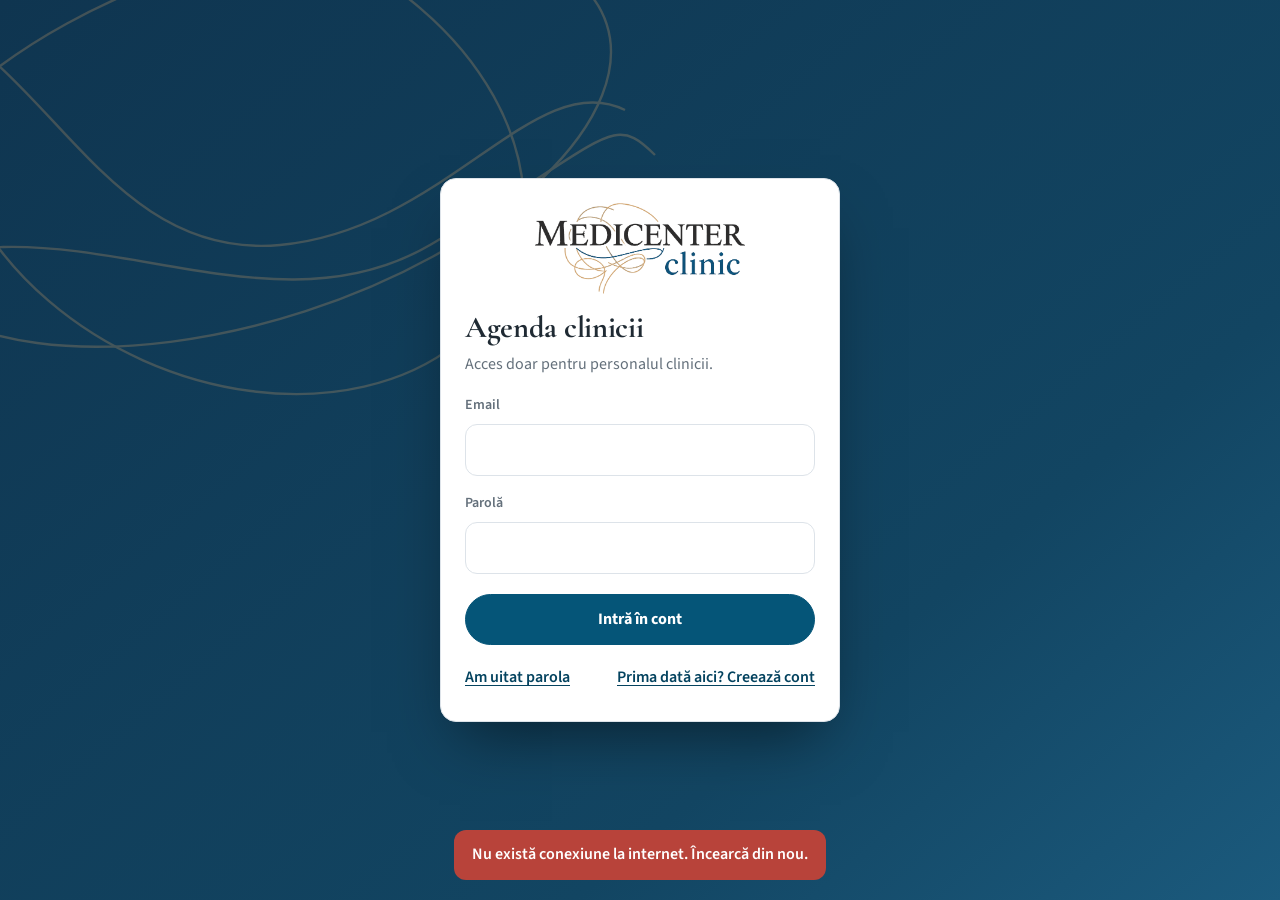
==== commit 400ceb5a: "Apply the new Medicenter logo, colors and slogan Uses the clinic's new logo (with a light version fo" ====
--- a/medicenter/agenda.html
+++ b/medicenter/agenda.html
@@ -6,7 +6,7 @@
 <meta name="viewport" content="width=device-width, initial-scale=1, viewport-fit=cover">
 <title>Agenda · Medicenter Clinic</title>
 <meta name="description" content="Medicenter Clinic Suceava: kinetoterapie, masaj terapeutic, fizioterapie, neurofeedback, consultații de neurologie și psihiatrie. Programare online.">
-<meta name="theme-color" content="#1f2d3a">
+<meta name="theme-color" content="#0f3550">
 <link rel="icon" href="img/icon-192.png">
 <link rel="manifest" href="agenda.webmanifest">
 <meta name="apple-mobile-web-app-capable" content="yes">
@@ -39,7 +39,7 @@
   <div class="wrap foot-in">
     <div>
       <img class="foot-logo" src="img/logo-light.png" alt="Medicenter Clinic">
-      <p class="foot-tag">Recuperare medicală, terapie și neurologie în centrul Sucevei.</p>
+      <p class="foot-tag"><em>Știință, echilibru și grijă.</em>Psihiatrie, psihiatrie pediatrică, neurologie pediatrică, recuperare medicală și neurofeedback, în centrul Sucevei.</p>
     </div>
     <div>
       <h4>Adresă</h4>
--- a/medicenter/css/style.css
+++ b/medicenter/css/style.css
@@ -2,14 +2,14 @@
    Culori din logo: bleumarin-ardezie pentru benzile închise, auriu-nisip din liniile decorative ca accent,
    plus câte o culoare vie pentru fiecare secție (kineto albastru, masaj teracotă, fizio turcoaz, neuro violet). */
 :root {
-  --navy: #1c2a37;
-  --navy-2: #2a4155;
-  --slate: #50677a;
-  --slate-deep: #3c5061;
-  --slate-soft: #e6eef4;
-  --sand: #e0bf8c;
-  --sand-deep: #b88a4a;
-  --sand-soft: #f7efe2;
+  --navy: #0f3550;
+  --navy-2: #124562;
+  --slate: #055578;
+  --slate-deep: #04435f;
+  --slate-soft: #e2eef5;
+  --sand: #d9a569;
+  --sand-deep: #a8722f;
+  --sand-soft: #f8efe3;
   --paper: #f3f5f8;
   --surface: #ffffff;
   --ink: #1f2a33;
@@ -72,7 +72,7 @@
 .btn.primary { background: var(--slate); border-color: var(--slate); color: #fff; }
 .btn.primary:hover { background: var(--slate-deep); box-shadow: 0 10px 22px -10px var(--slate); }
 .btn.sand { background: var(--sand); border-color: var(--sand); color: var(--navy); }
-.btn.sand:hover { background: #ebcd9e; box-shadow: 0 12px 26px -10px rgba(224, 191, 140, .9); }
+.btn.sand:hover { background: #e4b77f; box-shadow: 0 12px 26px -10px rgba(217, 165, 105, .9); }
 .btn.outline-light { background: transparent; color: #fff; border-color: rgba(255, 255, 255, .45); }
 .btn.outline-light:hover { border-color: #fff; background: rgba(255, 255, 255, .08); }
 .btn.ghost { background: transparent; }
@@ -112,8 +112,8 @@
 /* ---------- hero ---------- */
 .hero {
   position: relative; overflow: hidden; color: #fff;
-  background: radial-gradient(1200px 500px at 85% 10%, rgba(80, 103, 122, .9), transparent 60%),
-              linear-gradient(140deg, var(--navy) 0%, var(--navy-2) 60%, #35546b 100%);
+  background: radial-gradient(1200px 500px at 85% 10%, rgba(5, 85, 120, .85), transparent 60%),
+              linear-gradient(140deg, var(--navy) 0%, var(--navy-2) 60%, #1b5a7d 100%);
 }
 .hero-swirl { width: 900px; right: -180px; top: -120px; color: var(--sand); opacity: .28; }
 .hero-in { position: relative; display: grid; grid-template-columns: minmax(0, 1.1fr) minmax(0, 1fr); gap: 56px; padding-block: 72px 84px; align-items: center; }
@@ -244,7 +244,7 @@
 /* ---------- pagini interioare ---------- */
 .page-hero {
   position: relative; overflow: hidden; color: #fff;
-  background: linear-gradient(140deg, var(--navy) 0%, var(--navy-2) 70%, #35546b 100%);
+  background: linear-gradient(140deg, var(--navy) 0%, var(--navy-2) 70%, #1b5a7d 100%);
 }
 .page-hero .wrap { position: relative; padding-block: 52px 56px; display: grid; gap: 10px; }
 .page-hero .swirl { width: 640px; right: -60px; top: -170px; color: var(--sand); opacity: .3; }
@@ -354,7 +354,7 @@
 .cal .d.off { color: #c2c9cf; }
 .cal .d.full { color: var(--muted); text-decoration: line-through; background: var(--paper); }
 .cal .d.free { background: var(--slate-soft); color: var(--slate-deep); font-weight: 700; cursor: pointer; transition: background .2s, transform .2s; }
-.cal .d.free:hover { background: #d3e1ec; transform: scale(1.06); }
+.cal .d.free:hover { background: #cfe2ee; transform: scale(1.06); }
 .cal .d.sel { background: var(--navy); color: var(--sand); }
 .legend { display: flex; flex-wrap: wrap; gap: 14px; margin-top: 14px; font-size: 0.8rem; color: var(--muted); }
 .lg { display: inline-block; width: 10px; height: 10px; border-radius: 3px; margin-right: 6px; vertical-align: -1px; }
@@ -406,10 +406,10 @@
 .fab {
   position: fixed; z-index: 40; right: calc(18px + env(safe-area-inset-right, 0px)); bottom: calc(18px + env(safe-area-inset-bottom, 0px));
   width: 60px; height: 60px; border-radius: 50%; background: var(--sand); color: var(--navy); display: grid; place-items: center;
-  box-shadow: 0 12px 28px -8px rgba(184, 138, 74, .8); animation: pulse 2.4s infinite;
+  box-shadow: 0 12px 28px -8px rgba(168, 114, 47, .8); animation: pulse 2.4s infinite;
 }
 .fab svg { width: 26px; }
-@keyframes pulse { 0% { box-shadow: 0 0 0 0 rgba(224, 191, 140, .7); } 70% { box-shadow: 0 0 0 16px rgba(224, 191, 140, 0); } 100% { box-shadow: 0 0 0 0 rgba(224, 191, 140, 0); } }
+@keyframes pulse { 0% { box-shadow: 0 0 0 0 rgba(217, 165, 105, .7); } 70% { box-shadow: 0 0 0 16px rgba(217, 165, 105, 0); } 100% { box-shadow: 0 0 0 0 rgba(217, 165, 105, 0); } }
 
 .toast {
   position: fixed; left: 50%; bottom: calc(20px + env(safe-area-inset-bottom, 0px)); transform: translate(-50%, 20px);
@@ -427,7 +427,7 @@
 /* ---------- admin ---------- */
 .admin-login {
   min-height: 100vh; display: grid; place-items: center; padding: 24px var(--gutter-r) 24px var(--gutter-l);
-  background: linear-gradient(140deg, var(--navy) 0%, var(--navy-2) 70%, #35546b 100%); position: relative; overflow: hidden;
+  background: linear-gradient(140deg, var(--navy) 0%, var(--navy-2) 70%, #1b5a7d 100%); position: relative; overflow: hidden;
 }
 .admin-login .form { width: min(400px, 100%); gap: 8px; position: relative; box-shadow: 0 30px 60px -20px rgba(0, 0, 0, .5); }
 .login-logo { width: 210px; margin: 0 auto 10px; display: block; }
@@ -719,3 +719,11 @@
 @media (max-width: 860px) { .doc-cards { grid-template-columns: minmax(0, 1fr); } .members { grid-template-columns: minmax(0, 1fr); } }
 .member-photo.monogram { display: grid; place-items: center; }
 .team-group .section-title { margin-bottom: 20px; }
+.member-photo { height: auto; }
+
+/* slogan și specialități (din logo) */
+.slogan { font: italic 600 clamp(1.3rem, 2.4vw, 1.7rem)/1.2 var(--f-display); color: var(--sand); }
+.specialties { list-style: none; margin: 0; padding: 0; display: flex; flex-wrap: wrap; gap: 6px 18px; color: #c9d8e4; font-size: 0.86rem; font-weight: 600; letter-spacing: .02em; }
+.specialties li { display: flex; align-items: center; gap: 8px; }
+.specialties li::before { content: ""; width: 6px; height: 6px; border-radius: 50%; background: var(--sand); }
+.foot-tag em { display: block; font: italic 600 1.15rem/1.3 var(--f-display); color: var(--sand); margin-bottom: 6px; }
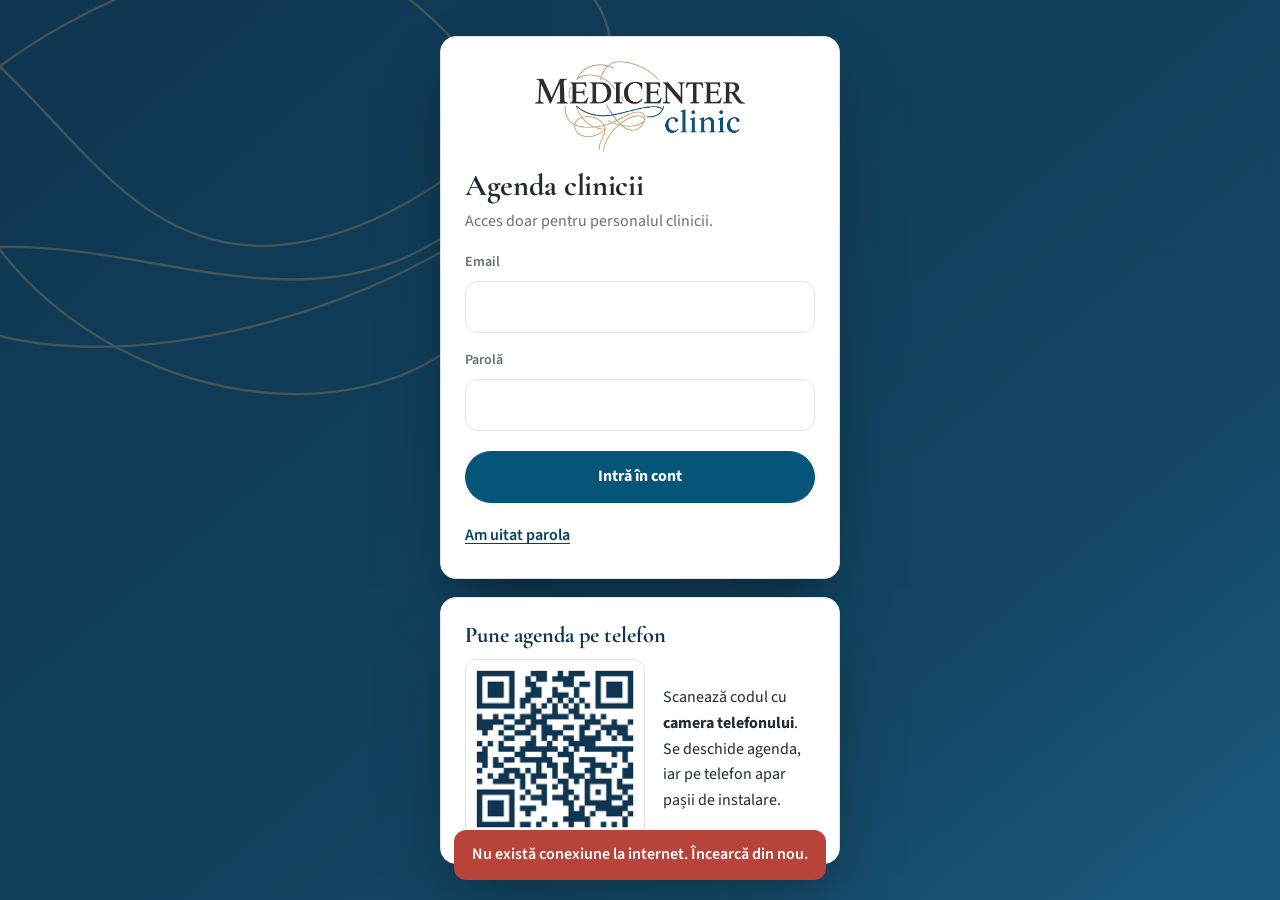
==== commit 7842e88c: "Block hours or days per section (whole clinic, recovery, kineto, massage, physio, neuro); launch on " ====
--- a/medicenter/agenda.html
+++ b/medicenter/agenda.html
@@ -5,8 +5,17 @@
 <meta charset="utf-8">
 <meta name="viewport" content="width=device-width, initial-scale=1, viewport-fit=cover">
 <title>Agenda · Medicenter Clinic</title>
-<meta name="description" content="Medicenter Clinic Suceava: kinetoterapie, masaj terapeutic, fizioterapie, neurofeedback, consultații de neurologie și psihiatrie. Programare online.">
+<meta name="description" content="Medicenter Clinic Suceava: psihiatrie, psihiatrie și neurologie pediatrică, EEG, kinetoterapie, Schroth, reeducare posturală globală, masaj, fizioterapie și neurofeedback. Programare online.">
 <meta name="theme-color" content="#0f3550">
+<link rel="canonical" href="https://medicenterclinic.ro/">
+<meta property="og:type" content="website">
+<meta property="og:locale" content="ro_RO">
+<meta property="og:site_name" content="Medicenter Clinic">
+<meta property="og:title" content="Medicenter Clinic · Suceava">
+<meta property="og:description" content="Psihiatrie, neurologie pediatrică, recuperare medicală și neurofeedback, pentru copii și adulți, în centrul Sucevei. Programare online.">
+<meta property="og:url" content="https://medicenterclinic.ro/">
+<meta property="og:image" content="https://medicenterclinic.ro/img/hero.jpg">
+<script type="application/ld+json">{"@context": "https://schema.org", "@type": "MedicalClinic", "name": "Medicenter Clinic", "url": "https://medicenterclinic.ro/", "image": "https://medicenterclinic.ro/img/hero.jpg", "logo": "https://medicenterclinic.ro/img/logo.png", "telephone": "+40739640556", "slogan": "Știință, echilibru și grijă.", "address": {"@type": "PostalAddress", "streetAddress": "Str. Vasile Alecsandri nr. 10", "addressLocality": "Suceava", "addressCountry": "RO"}, "openingHoursSpecification": [{"@type": "OpeningHoursSpecification", "dayOfWeek": ["Monday", "Tuesday", "Wednesday", "Thursday", "Friday"], "opens": "09:00", "closes": "20:00"}], "medicalSpecialty": ["Psychiatric", "Pediatric", "Neurologic", "PhysicalTherapy"], "availableService": [{"@type": "MedicalTherapy", "name": "Kinetoterapie"}, {"@type": "MedicalTherapy", "name": "Reeducare posturală globală (RPG)"}, {"@type": "MedicalTherapy", "name": "Terapia Schroth"}, {"@type": "MedicalTherapy", "name": "Masaj terapeutic"}, {"@type": "MedicalTherapy", "name": "Fizioterapie"}, {"@type": "MedicalTherapy", "name": "Neurofeedback"}, {"@type": "MedicalTherapy", "name": "EEG"}, {"@type": "MedicalTherapy", "name": "Consultație neurologie pediatrică"}, {"@type": "MedicalTherapy", "name": "Consultație psihiatrie"}, {"@type": "MedicalTherapy", "name": "Consultație psihiatrie pediatrică"}]}</script>
 <link rel="icon" href="img/icon-192.png">
 <link rel="manifest" href="agenda.webmanifest">
 <meta name="apple-mobile-web-app-capable" content="yes">
--- a/medicenter/css/style.css
+++ b/medicenter/css/style.css
@@ -109,129 +109,115 @@
 .menu-btn { display: none; background: none; border: 1px solid var(--line); border-radius: 12px; width: 44px; height: 44px; font-size: 1.2rem; cursor: pointer; }
 body.is-admin .site-head, body.is-admin .site-foot, body.is-admin .fab { display: none; }
 
-/* ---------- hero ---------- */
-.hero {
-  position: relative; overflow: hidden; color: #fff;
-  background: radial-gradient(1200px 500px at 85% 10%, rgba(5, 85, 120, .85), transparent 60%),
-              linear-gradient(140deg, var(--navy) 0%, var(--navy-2) 60%, #1b5a7d 100%);
-}
-.hero-swirl { width: 900px; right: -180px; top: -120px; color: var(--sand); opacity: .28; }
-.hero-in { position: relative; display: grid; grid-template-columns: minmax(0, 1.1fr) minmax(0, 1fr); gap: 56px; padding-block: 72px 84px; align-items: center; }
-.hero-text { display: grid; gap: 20px; min-width: 0; }
-.hero h1 em { font-style: italic; color: var(--sand); font-weight: 600; }
-.hero .lead { color: #d4dee7; font-size: 1.15rem; max-width: 52ch; }
-.hero-cta { display: flex; flex-wrap: wrap; gap: 12px; }
-.facts { list-style: none; margin: 8px 0 0; padding: 0; display: flex; flex-wrap: wrap; gap: 14px 34px; }
-.facts li { display: flex; align-items: center; gap: 12px; }
-.facts .ico { background: rgba(255, 255, 255, .1); color: var(--sand); }
-.facts small { display: block; font-size: 0.72rem; text-transform: uppercase; letter-spacing: .12em; color: #a9b8c5; }
-.facts span { font-weight: 600; }
-
-.hero-visual { position: relative; min-width: 0; padding: 0 0 130px 70px; }
-.photo {
-  position: relative; overflow: hidden; border-radius: 26px; color: #fff;
-  background: linear-gradient(135deg, color-mix(in srgb, var(--cat, #50677a) 70%, #fff) 0%, var(--cat, #50677a) 100%);
-}
-.photo .swirl { width: 140%; left: -20%; top: -10%; opacity: .45; color: #fff; }
-.photo img { width: 100%; height: 100%; object-fit: cover; display: block; }
-.hero-photo {
-  aspect-ratio: 4 / 3.3; box-shadow: 0 30px 60px -20px rgba(0, 0, 0, .55);
-  background: linear-gradient(150deg, #7e9bb3 0%, #50677a 45%, #2d4558 100%);
-  animation: float 7s ease-in-out infinite;
-}
-.photo-icons { position: absolute; inset: 0 0 0 30%; display: grid; grid-template-columns: repeat(2, 1fr); place-items: center; padding: 10% 10% 10% 6%; gap: 8%; }
-.photo-icons i {
-  width: 100%; max-width: 110px; aspect-ratio: 1; border-radius: 28px; display: grid; place-items: center;
-  background: color-mix(in srgb, var(--cat) 55%, transparent); backdrop-filter: blur(4px);
-  border: 1px solid rgba(255, 255, 255, .35); color: #fff;
-}
-.photo-icons i:nth-child(2), .photo-icons i:nth-child(3) { transform: translateY(18%); }
-.photo-icons svg { width: 46%; }
-.float-badge {
-  position: absolute; top: 18px; right: -10px; display: inline-flex; gap: 8px; align-items: center;
-  background: var(--sand); color: var(--navy); font-weight: 700; font-size: 0.88rem; padding: 10px 16px; border-radius: 999px;
-  box-shadow: var(--shadow); animation: float 6s ease-in-out infinite reverse;
-}
-.float-badge svg { width: 16px; height: 16px; }
-@keyframes float { 50% { transform: translateY(-10px); } }
-
-.nextfree {
-  position: absolute; left: 0; bottom: 0; width: min(330px, 92%); color: var(--ink);
-  background: var(--surface); border-radius: 20px; padding: 18px; display: grid; gap: 10px;
-  box-shadow: 0 26px 50px -18px rgba(0, 0, 0, .5);
-}
-.nextfree h2 { font-size: 1.35rem; }
-.nextfree ul { list-style: none; margin: 0; padding: 0; display: grid; gap: 7px; }
-.nf {
-  width: 100%; display: flex; align-items: center; gap: 12px; text-align: left; cursor: pointer;
-  padding: 9px 12px 9px 9px; border-radius: 14px; border: 1px solid var(--line); background: var(--surface);
-  transition: border-color .2s, background .2s, transform .2s;
-}
-.nf:hover { border-color: var(--cat); background: color-mix(in srgb, var(--cat) 8%, #fff); transform: translateX(3px); }
-.nf-ico { width: 34px; height: 34px; border-radius: 10px; display: grid; place-items: center; background: color-mix(in srgb, var(--cat) 15%, #fff); color: var(--cat); flex: none; }
-.nf-ico svg { width: 20px; }
-.nf-main { display: grid; flex: 1; min-width: 0; line-height: 1.3; }
-.nf-main small { color: var(--muted); }
-.nf-time { font-weight: 800; font-variant-numeric: tabular-nums; color: var(--cat); }
-
+/* ---------- hero (fotografia recepției în dreapta, text pe bleumarin) ---------- */
+.hero { position: relative; overflow: hidden; color: #fff; background: var(--navy); }
+.hero-img {
+  position: absolute; top: 0; right: 0; width: 74%; height: 100%; object-fit: cover; object-position: right center;
+  -webkit-mask-image: linear-gradient(90deg, transparent 0, #000 30%); mask-image: linear-gradient(90deg, transparent 0, #000 30%);
+}
+.hero::after {
+  content: ""; position: absolute; inset: 0; pointer-events: none;
+  background: linear-gradient(90deg, var(--navy) 0%, rgba(15, 53, 80, .88) 34%, rgba(15, 53, 80, .2) 56%, transparent 68%);
+}
+.hero-in { position: relative; z-index: 1; padding-block: 96px 170px; }
+.hero-text { display: grid; gap: 20px; max-width: 620px; }
+.hero h1 { font-size: clamp(2.6rem, 6vw, 4.6rem); line-height: 1; }
+.hero .lead { color: #d4dee7; font-size: 1.18rem; max-width: 52ch; }
+.hero-cta { display: flex; flex-wrap: wrap; gap: 12px; margin-top: 6px; }
 .anim { animation: rise .8s cubic-bezier(.2, .7, .2, 1) both; }
 .anim.d2 { animation-delay: .15s; }
 @keyframes rise { from { transform: translateY(24px); opacity: 0; } }
 
-/* ---------- statistici ---------- */
-.stats { background: var(--sand-soft); border-bottom: 1px solid #ecdfc9; }
-.stats-in { display: grid; grid-template-columns: repeat(4, minmax(0, 1fr)); gap: 20px; padding-block: 30px; text-align: center; }
-.stats b { display: block; font: 700 2.4rem/1.1 var(--f-display); color: var(--navy); font-variant-numeric: tabular-nums; }
-.stats span { color: var(--muted); font-weight: 600; font-size: 0.92rem; }
+/* programare rapidă */
+.qb-wrap { position: relative; z-index: 2; margin-top: -110px; }
+.qb { background: var(--surface); border-radius: 24px; padding: 26px 28px; box-shadow: 0 30px 60px -30px rgba(11, 44, 68, .55); display: grid; gap: 16px; }
+.qb-head { display: flex; justify-content: space-between; align-items: baseline; gap: 6px 20px; flex-wrap: wrap; }
+.qb-head h2 { font-size: 1.85rem; color: var(--navy); }
+.qb-head p { color: var(--muted); font-weight: 600; font-size: 0.92rem; }
+.qb-fields { display: grid; grid-template-columns: minmax(0, 1.6fr) repeat(3, minmax(0, 1fr)) auto; gap: 14px; align-items: end; }
+.qb-f { display: grid; gap: 6px; min-width: 0; }
+.qb-f span { font-size: 0.8rem; font-weight: 700; color: var(--muted); }
+.qb-f select {
+  width: 100%; min-width: 0; padding: 12px 36px 12px 13px; border: 1.5px solid var(--line); border-radius: 12px; background: var(--surface);
+  font-weight: 600; appearance: none; cursor: pointer; text-overflow: ellipsis;
+  background-image: linear-gradient(45deg, transparent 50%, var(--muted) 50%), linear-gradient(135deg, var(--muted) 50%, transparent 50%);
+  background-position: calc(100% - 18px) 52%, calc(100% - 13px) 52%; background-size: 5px 5px; background-repeat: no-repeat;
+}
+.qb-f select:hover { border-color: var(--slate); }
+.qb-f select:disabled { opacity: .55; cursor: not-allowed; }
+.qb-go { border-radius: 12px; padding-block: 13px; white-space: nowrap; }
+
+.tiles { display: grid; grid-template-columns: repeat(4, minmax(0, 1fr)); gap: 18px; margin-top: 28px; }
+.tile {
+  display: flex; align-items: center; gap: 14px; padding: 20px; border-radius: 18px; background: var(--surface);
+  border: 1px solid var(--line); color: var(--muted); text-decoration: none; text-align: left; font-size: 0.92rem; cursor: pointer;
+  transition: border-color .2s, transform .2s;
+}
+div.tile { cursor: default; }
+a.tile:hover, button.tile:hover { border-color: var(--slate); transform: translateY(-2px); }
+.tile .ico { width: 52px; height: 52px; border-radius: 14px; background: var(--slate-soft); color: var(--slate); }
+.tile b { display: block; color: var(--navy); font-size: 1.05rem; }
 
 /* ---------- secții ---------- */
 .sec { padding-block: 84px; }
 .sec-head { max-width: 640px; margin: 0 auto 44px; text-align: center; display: grid; gap: 10px; }
-.cats { display: grid; grid-template-columns: repeat(4, minmax(0, 1fr)); gap: 22px; }
-.cat {
-  display: grid; grid-template-rows: auto 1fr; background: var(--surface); border-radius: 22px; overflow: hidden;
-  border: 1px solid var(--line); transition: transform .35s, box-shadow .35s;
-}
-.cat:hover { transform: translateY(-8px); box-shadow: 0 26px 46px -22px color-mix(in srgb, var(--cat) 70%, #000); }
-.cat-photo { height: 150px; border-radius: 0; display: grid; place-items: center; }
-.cat-ico {
-  position: relative; width: 74px; height: 74px; border-radius: 22px; display: grid; place-items: center;
-  background: rgba(255, 255, 255, .2); border: 1px solid rgba(255, 255, 255, .45); transition: transform .4s;
-}
-.cat:hover .cat-ico { transform: scale(1.08) rotate(-4deg); }
-.cat-ico svg { width: 40px; }
-.cat-body { padding: 22px 20px 20px; display: grid; gap: 10px; align-content: start; }
-.cat h3 { font: 700 1.45rem/1.15 var(--f-display); }
-.cat-body > p { color: var(--muted); font-size: 0.94rem; }
-.cat-list { list-style: none; margin: 4px 0 0; padding: 0; display: grid; gap: 0; }
-.cat-list li { display: flex; justify-content: space-between; gap: 10px; padding: 7px 0; border-top: 1px dashed var(--line); font-size: 0.88rem; }
-.cat-list b { color: var(--cat); white-space: nowrap; }
-.cat-link { display: inline-flex; align-items: center; gap: 6px; font-weight: 700; color: var(--cat); text-decoration: none; margin-top: 6px; }
-.cat-link svg { width: 16px; transition: transform .2s; }
-.cat-link:hover svg { transform: translateX(4px); }
-
-.methods-sec { background: var(--surface); border-block: 1px solid var(--line); padding-block: 64px; }
-.methods { display: grid; grid-template-columns: minmax(0, 0.8fr) minmax(0, 1.4fr); gap: 40px; align-items: center; }
-.methods h2 { margin-top: 8px; }
-.method-chips { list-style: none; margin: 0; padding: 0; display: flex; flex-wrap: wrap; gap: 10px; }
-.method-chips li {
-  padding: 9px 16px; border-radius: 999px; font-weight: 600; font-size: 0.94rem;
-  background: color-mix(in srgb, var(--cat) 11%, #fff); color: color-mix(in srgb, var(--cat) 80%, #000);
-  border: 1px solid color-mix(in srgb, var(--cat) 25%, #fff); transition: transform .2s;
-}
-.method-chips li:hover { transform: translateY(-2px); }
-
-.steps-list { list-style: none; counter-reset: s; margin: 0; padding: 0; display: grid; grid-template-columns: repeat(3, minmax(0, 1fr)); gap: 24px; }
-.steps-list li {
-  counter-increment: s; display: grid; gap: 6px; padding: 28px 24px; background: var(--surface); border-radius: 20px;
-  border: 1px solid var(--line); position: relative;
-}
-.steps-list li::before {
-  content: counter(s); width: 52px; height: 52px; border-radius: 50%; display: grid; place-items: center; margin-bottom: 8px;
-  font: 700 1.6rem/1 var(--f-display); color: var(--navy); background: var(--sand);
-}
-.steps-list b { font-size: 1.1rem; }
-.steps-list span { color: var(--muted); }
+.sec h2 { color: var(--navy); margin-top: 8px; }
+.split { display: grid; grid-template-columns: minmax(0, 1fr) minmax(0, 1fr); gap: 60px; align-items: center; }
+.spec-list { list-style: none; margin: 26px 0 0; padding: 0; border-top: 1px solid var(--line); }
+.spec-list li { border-bottom: 1px solid var(--line); }
+.spec-list button {
+  width: 100%; display: grid; grid-template-columns: 56px minmax(0, 1fr) auto; align-items: center; gap: 8px;
+  padding: 18px 4px; background: none; border: 0; text-align: left; cursor: pointer;
+}
+.spec-list b { font: 700 1.8rem/1 var(--f-display); color: var(--sand-deep); }
+.spec-list strong { display: block; font: 700 1.6rem/1.15 var(--f-display); color: var(--navy); }
+.spec-list small { display: block; color: var(--muted); font-size: 0.92rem; }
+.spec-list svg { width: 20px; color: var(--slate); transition: transform .2s; }
+.spec-list button:hover svg { transform: translateX(5px); }
+.spec-list button:hover strong { color: var(--slate); }
+.feature { position: relative; margin: 0; border-radius: 28px; overflow: hidden; aspect-ratio: 4 / 4.6; background: var(--slate-soft); }
+.feature img { width: 100%; height: 100%; object-fit: cover; object-position: center 30%; display: block; }
+.feature figcaption {
+  position: absolute; left: 20px; right: 20px; bottom: 20px; padding: 18px 20px; border-radius: 18px;
+  background: rgba(15, 53, 80, .9); color: #fff; display: grid; gap: 2px;
+}
+.feature figcaption b { font: 700 1.4rem/1.2 var(--f-display); }
+.feature figcaption span { color: #cfe0ec; font-size: 0.9rem; }
+.feature ul { list-style: none; margin: 10px 0 0; padding: 0; display: flex; flex-wrap: wrap; gap: 6px; }
+.feature li { background: rgba(255, 255, 255, .13); padding: 4px 11px; border-radius: 999px; font-size: 0.82rem; font-weight: 700; }
+
+.docs-sec { background: var(--surface); border-block: 1px solid var(--line); }
+.doc-grid { display: grid; grid-template-columns: repeat(3, minmax(0, 1fr)); gap: 24px; margin-top: 34px; }
+.doc-card { border-radius: 24px; overflow: hidden; background: var(--paper); border: 1px solid var(--line); display: grid; grid-template-rows: auto 1fr; }
+.doc-img { width: 100%; height: 330px; object-fit: cover; object-position: center 18%; display: block; }
+.doc-img.monogram { display: grid; font-size: 4rem; }
+.doc-card > div { padding: 20px 22px 22px; display: grid; gap: 4px; align-content: start; }
+.doc-card h3 { font: 700 1.55rem/1.15 var(--f-display); color: var(--navy); }
+.doc-card p { color: var(--slate); font-weight: 700; font-size: 0.92rem; margin-bottom: 12px; }
+.doc-card .btn { align-self: end; border-radius: 12px; }
+
+.stats { background: var(--navy); color: #fff; }
+.stats-in { display: grid; grid-template-columns: repeat(4, minmax(0, 1fr)); gap: 20px; padding-block: 52px; text-align: center; }
+.stats b { display: block; font: 700 3.2rem/1 var(--f-display); color: var(--sand); font-variant-numeric: tabular-nums; }
+.stats span { color: #c6d6e2; font-weight: 600; }
+
+.mini-team { display: grid; grid-template-columns: repeat(auto-fill, minmax(300px, 1fr)); gap: 16px; margin-top: 30px; }
+.mini {
+  display: flex; align-items: center; gap: 14px; padding: 12px; border-radius: 18px; background: var(--surface);
+  border: 1px solid var(--line); text-decoration: none; color: var(--muted); font-size: 0.86rem; line-height: 1.35; transition: border-color .2s;
+}
+.mini:hover { border-color: var(--slate); }
+.mini > span:last-child { display: -webkit-box; -webkit-line-clamp: 3; -webkit-box-orient: vertical; overflow: hidden; }
+.mini b { display: block; color: var(--navy); font-size: 1rem; margin-bottom: 2px; }
+.mini-img { width: 64px; height: 64px; border-radius: 50%; object-fit: cover; object-position: center 15%; flex: none; }
+.mini-img.monogram { font-size: 1.4rem; }
+.start-card {
+  margin-top: 64px; padding: 48px 54px; border-radius: 28px; color: #fff;
+  background: linear-gradient(110deg, var(--slate) 0%, var(--navy-2) 100%);
+  display: flex; justify-content: space-between; align-items: center; gap: 24px; flex-wrap: wrap;
+}
+.start-card h2 { color: #fff; margin: 0 0 6px; }
+.start-card p { color: #d2e0ea; max-width: 56ch; }
 
 .cta-band {
   position: relative; overflow: hidden; color: #fff;
@@ -240,6 +226,29 @@
 .cta-band .swirl { width: 700px; left: -120px; top: -140px; color: var(--sand); opacity: .25; }
 .cta-in { position: relative; display: flex; justify-content: space-between; align-items: center; gap: 28px; flex-wrap: wrap; padding-block: 64px; }
 .cta-in p { color: #cbd7e1; margin-top: 6px; }
+
+@media (max-width: 1040px) {
+  .qb-fields { grid-template-columns: repeat(2, minmax(0, 1fr)); }
+  .qb-svc { grid-column: 1 / -1; }
+  .qb-go { grid-column: 1 / -1; }
+  .tiles { grid-template-columns: repeat(2, minmax(0, 1fr)); }
+}
+@media (max-width: 860px) {
+  .hero-img { position: relative; display: block; width: 100%; height: 270px; object-position: 84% center;
+    -webkit-mask-image: linear-gradient(180deg, #000 55%, transparent 100%); mask-image: linear-gradient(180deg, #000 55%, transparent 100%); }
+  .hero::after { display: none; }
+  .hero-in { padding-block: 0 140px; margin-top: -18px; }
+  .split { grid-template-columns: minmax(0, 1fr); gap: 36px; }
+  .doc-grid { grid-template-columns: minmax(0, 1fr); max-width: 460px; }
+}
+@media (max-width: 560px) {
+  .qb { padding: 20px 18px; }
+  .qb-fields, .tiles { grid-template-columns: minmax(0, 1fr); }
+  .stats b { font-size: 2.6rem; }
+  .start-card { padding: 32px 24px; }
+  .spec-list button { grid-template-columns: 44px minmax(0, 1fr) auto; }
+  .spec-list strong { font-size: 1.35rem; }
+}
 
 /* ---------- pagini interioare ---------- */
 .page-hero {
@@ -426,6 +435,7 @@
 
 /* ---------- admin ---------- */
 .admin-login {
+  align-content: center; gap: 18px;
   min-height: 100vh; display: grid; place-items: center; padding: 24px var(--gutter-r) 24px var(--gutter-l);
   background: linear-gradient(140deg, var(--navy) 0%, var(--navy-2) 70%, #1b5a7d 100%); position: relative; overflow: hidden;
 }
@@ -528,13 +538,7 @@
 .inline input { width: 110px !important; }
 
 /* ---------- ecrane mici ---------- */
-@media (max-width: 1040px) {
-  .cats { grid-template-columns: repeat(2, minmax(0, 1fr)); }
-}
 @media (max-width: 980px) {
-  .hero-in { grid-template-columns: minmax(0, 1fr); padding-block: 48px 60px; gap: 40px; }
-  .hero-visual { max-width: 560px; }
-  .methods { grid-template-columns: minmax(0, 1fr); gap: 20px; }
   .bk-grid { grid-template-columns: minmax(0, 1fr); }
   .summary { position: static; }
   .adm-body { grid-template-columns: minmax(0, 1fr); }
@@ -551,12 +555,8 @@
   .nav .btn { margin-top: 12px; }
   .brand img { height: 42px; }
   .sec { padding-block: 60px; }
-  .hero-visual { padding: 0 0 190px 0; }
-  .photo-icons { inset: 0; padding: 10%; }
-  .float-badge { right: 8px; }
-  .nextfree { width: 92%; left: 4%; }
   .stats-in { grid-template-columns: repeat(2, minmax(0, 1fr)); }
-  .cats, .steps-list, .date-grid { grid-template-columns: minmax(0, 1fr); }
+  .date-grid { grid-template-columns: minmax(0, 1fr); }
   .prices li { grid-template-columns: minmax(0, 1fr) auto; padding-inline: 4px; }
   .prices li .btn { grid-column: 1 / -1; justify-self: start; }
   .pricelist { padding-inline: 16px; }
@@ -611,6 +611,7 @@
 .choice.on svg { color: var(--ok); }
 .info-box { background: var(--slate-soft); color: var(--slate-deep); padding: 10px 14px; border-radius: 12px; font-size: 0.92rem; margin-bottom: 6px; }
 .info-box.ok { background: var(--ok-soft); color: var(--ok); }
+.info-box.warn { background: var(--warn-soft); color: var(--warn); }
 .form fieldset { border: 0; padding: 0; margin: 10px 0 0; display: flex; flex-wrap: wrap; gap: 8px; }
 .form legend { font-size: 0.875rem; color: var(--muted); font-weight: 600; margin-bottom: 6px; padding: 0; }
 .pill { position: relative; margin: 0 !important; }
@@ -698,12 +699,6 @@
 /* ---------- echipa ---------- */
 .monogram { display: grid; place-items: center; background: linear-gradient(150deg, var(--slate-soft), #d6e1ea); color: var(--slate-deep);
   font: 700 2.4rem/1 var(--f-display); letter-spacing: .04em; }
-.team-sec { background: var(--surface); border-block: 1px solid var(--line); }
-.doc-cards { display: grid; grid-template-columns: repeat(3, minmax(0, 1fr)); gap: 22px; }
-.doc { display: grid; gap: 14px; text-align: center; justify-items: center; }
-.doc-photo { width: 180px; height: 180px; border-radius: 50%; object-fit: cover; object-position: center 20%; box-shadow: 0 0 0 6px var(--sand-soft); }
-.doc h3 { font: 700 1.35rem/1.2 var(--f-display); }
-.doc p { color: var(--muted); font-size: 0.94rem; }
 .center { text-align: center; margin-top: 36px; }
 .team-intro { max-width: 760px; display: grid; gap: 12px; font-size: 1.08rem; color: var(--ink); }
 .team-group { margin-top: 30px; }
@@ -716,7 +711,7 @@
 .member-role { color: var(--sand-deep); font-weight: 700; font-size: 0.9rem; }
 .member-body p:not(.member-role) { color: var(--muted); font-size: 0.94rem; }
 .member-body .btn { justify-self: start; margin-top: 4px; }
-@media (max-width: 860px) { .doc-cards { grid-template-columns: minmax(0, 1fr); } .members { grid-template-columns: minmax(0, 1fr); } }
+@media (max-width: 860px) { .members { grid-template-columns: minmax(0, 1fr); } }
 .member-photo.monogram { display: grid; place-items: center; }
 .team-group .section-title { margin-bottom: 20px; }
 .member-photo { height: auto; }
@@ -727,3 +722,131 @@
 .specialties li { display: flex; align-items: center; gap: 8px; }
 .specialties li::before { content: ""; width: 6px; height: 6px; border-radius: 50%; background: var(--sand); }
 .foot-tag em { display: block; font: italic 600 1.15rem/1.3 var(--f-display); color: var(--sand); margin-bottom: 6px; }
+
+/* agenda pe telefon */
+.install-steps { display: grid; grid-template-columns: repeat(2, minmax(0, 1fr)); gap: 14px; }
+.install-steps section { border: 1px solid var(--line); border-radius: 14px; padding: 14px 16px; }
+.install-steps section.here { border-color: var(--slate); background: var(--slate-soft); }
+.install-steps h3 { margin: 0 0 6px; }
+.install-steps ol { margin: 0; padding-left: 20px; display: grid; gap: 4px; }
+@media (max-width: 640px) { .install-steps { grid-template-columns: minmax(0, 1fr); } }
+
+.big-steps { margin: 0; padding-left: 26px; display: grid; gap: 10px; font-size: 1.08rem; }
+.big-steps li::marker { font-weight: 800; color: var(--slate); }
+.big-install { font-size: 1.1rem; padding-block: 16px; }
+.center-text { text-align: center; }
+.qr-box { display: flex; gap: 18px; align-items: center; }
+.qr-box img { flex: none; border-radius: 12px; border: 1px solid var(--line); }
+.login-install { width: min(400px, 100%); position: relative; display: grid; gap: 12px; box-shadow: 0 30px 60px -20px rgba(0, 0, 0, .5); }
+.login-install h2 { font-size: 1.4rem; color: var(--navy); }
+@media (max-width: 520px) { .qr-box { flex-direction: column; text-align: center; } }
+
+.share-ico { width: 1.15em; height: 1.15em; vertical-align: -0.2em; color: #0a84ff; }
+.install-banner {
+  position: fixed; left: 10px; right: 10px; bottom: calc(10px + env(safe-area-inset-bottom, 0px)); z-index: 40;
+  display: flex; flex-wrap: wrap; align-items: center; gap: 8px 12px; padding: 14px 44px 14px 16px; border-radius: 16px;
+  background: var(--navy); color: #fff; font-size: 0.95rem; line-height: 1.4; box-shadow: 0 18px 40px -12px rgba(0, 0, 0, .55);
+}
+.install-banner .share-ico { color: #7cc0ff; }
+.ib-close { position: absolute; top: 6px; right: 6px; width: 34px; height: 34px; border: 0; border-radius: 50%; background: rgba(255,255,255,.12); color: #fff; font-size: 1.3rem; cursor: pointer; }
+.admin:has(.install-banner) { padding-bottom: 120px; }
+.ib-text { flex: 1 1 220px; }
+
+/* EEG și neurofeedback (prima pagină) */
+.split-rev { grid-template-columns: minmax(0, 0.85fr) minmax(0, 1fr); }
+.eeg-photo { aspect-ratio: 3 / 4; }
+.eeg-photo img { object-position: center 40%; }
+.eeg-lead { margin: 4px 0 18px; max-width: 54ch; }
+.eeg-list { list-style: none; margin: 0 0 16px; padding: 0; border-top: 1px solid var(--line); }
+.eeg-list li { display: grid; grid-template-columns: minmax(0, 1fr) auto auto; gap: 8px 14px; align-items: center; padding: 14px 0; border-bottom: 1px solid var(--line); }
+.eeg-list b { display: block; color: var(--navy); }
+.eeg-list small { color: var(--muted); }
+.eeg-list em { font-style: normal; font-weight: 800; color: var(--slate); white-space: nowrap; }
+.eeg-list + .link-btn { display: inline-flex; align-items: center; gap: 6px; }
+.eeg-list + .link-btn svg { width: 16px; }
+@media (max-width: 860px) { .split-rev { grid-template-columns: minmax(0, 1fr); } .eeg-photo { max-height: 460px; aspect-ratio: auto; } }
+@media (max-width: 480px) { .eeg-list li { grid-template-columns: minmax(0, 1fr) auto; } .eeg-list li .btn { grid-column: 1 / -1; justify-self: start; } }
+
+.eeg-photos { position: relative; padding: 0 0 40px 0; }
+.eeg-photos .eeg-photo { width: 82%; }
+.eeg-inset { position: absolute; right: 0; bottom: 0; width: 46%; aspect-ratio: 3 / 4; margin: 0; border-radius: 22px; overflow: hidden;
+  border: 6px solid var(--paper); box-shadow: 0 24px 50px -24px rgba(11, 44, 68, .6); }
+.eeg-inset img { width: 100%; height: 100%; object-fit: cover; object-position: 60% 35%; display: block; }
+@media (max-width: 860px) {
+  .eeg-photos .eeg-photo { width: 78%; max-height: none; aspect-ratio: 3 / 4; }
+  .eeg-inset { width: 44%; }
+}
+
+.eeg-photos.single { padding: 0; }
+.eeg-photos.single .eeg-photo { width: 100%; }
+.split-fwd { grid-template-columns: minmax(0, 1fr) minmax(0, 0.85fr); }
+@media (max-width: 860px) {
+  .split-fwd { grid-template-columns: minmax(0, 1fr); }
+  .split-fwd .eeg-photos { order: -1; }
+  .eeg-photos.single .eeg-photo { width: 100%; max-height: 460px; aspect-ratio: auto; }
+}
+
+.pl-top { display: grid; gap: 4px 24px; align-items: center; padding-top: 10px; }
+.pl-top.has-photo { grid-template-columns: minmax(0, 1fr) 340px; }
+.pl-blurb { color: var(--muted); margin: 0 0 8px; max-width: 60ch; }
+.pl-photo { width: 100%; height: 220px; object-fit: cover; border-radius: 16px; display: block; margin-bottom: 6px; }
+@media (max-width: 760px) {
+  .pl-top.has-photo { grid-template-columns: minmax(0, 1fr); }
+  .pl-top.has-photo .pl-photo { order: -1; height: auto; aspect-ratio: 16 / 11; }
+}
+
+/* locuri setate manual și terapeut */
+.cnt.capo { background: var(--sand-soft); color: var(--sand-deep); border: 1px solid #ecd3ae; font-weight: 800; }
+.ag-cell.closed { background: repeating-linear-gradient(135deg, #f6efe4 0 8px, #fbf7f0 8px 16px); }
+.bchip .bt { display: block; font-size: 0.72rem; font-weight: 700; color: color-mix(in srgb, var(--cat) 75%, #000); }
+.caps-card h3 { margin: 0 0 4px; }
+.cap-row { display: grid; grid-template-columns: minmax(0, 1fr) 96px; gap: 10px; align-items: center; padding: 6px 0; border-bottom: 1px dashed var(--line); }
+.cap-row label { margin: 0; font-weight: 700; display: flex; align-items: center; gap: 8px; flex-wrap: wrap; }
+.cap-row label small { color: var(--muted); font-weight: 500; }
+.cap-row input { text-align: center; }
+.kv.kv-select { display: grid; gap: 6px; }
+.kv-select select { width: 100%; min-width: 0; padding: 10px 12px; border: 1.5px solid var(--line); border-radius: 12px; background: var(--surface); font-weight: 600; }
+.caps-card { border: 1.5px solid #ecd3ae; }
+
+.day-close { margin-top: 10px; padding-top: 12px; border-top: 1px solid var(--line); display: grid; gap: 8px; }
+.ag-day.shut { background: repeating-linear-gradient(135deg, #f6efe4 0 8px, #fbf7f0 8px 16px); }
+.ag-day small { display: block; font-size: 0.7rem; font-weight: 800; color: var(--sand-deep); text-transform: uppercase; letter-spacing: .08em; }
+
+/* butoane mari în panoul agendei */
+.act-title { margin: 4px 0 10px; font-size: 1rem; }
+.act-grid { display: grid; grid-template-columns: repeat(2, minmax(0, 1fr)); gap: 10px; }
+.act {
+  display: flex; flex-direction: column; align-items: center; justify-content: center; gap: 6px; min-height: 78px; padding: 12px 8px;
+  border-radius: 14px; border: 1.5px solid var(--line); background: var(--surface); color: var(--ink); font-weight: 700; font-size: 0.92rem;
+  text-align: center; text-decoration: none; cursor: pointer; transition: border-color .15s, background .15s, transform .15s;
+}
+.act svg { width: 24px; height: 24px; color: var(--slate); }
+.act:hover { border-color: var(--slate); transform: translateY(-1px); }
+.act.on { border-color: var(--slate); background: var(--slate-soft); }
+.act.ok { background: var(--ok-soft); border-color: #bfe4d0; color: var(--ok); }
+.act.ok svg { color: var(--ok); }
+.act.bad { color: var(--bad); border-color: var(--bad-soft); }
+.act.bad svg { color: var(--bad); }
+.act.bad.on { background: var(--bad-soft); }
+.act.wa { background: #e7f7ee; border-color: #c4ead3; color: #1a7f45; }
+.act.wa svg { color: #1a7f45; }
+.sub-form { margin-top: 14px; padding: 14px; border-radius: 14px; background: var(--paper); border: 1px solid var(--line); display: grid; gap: 8px; }
+.sub-form h3 { margin: 0 0 4px; }
+.slot-state { margin: 0 0 12px; padding: 10px 12px; border-radius: 12px; background: var(--slate-soft); color: var(--slate-deep); font-weight: 600; }
+.slot-state.shut { background: var(--sand-soft); color: var(--sand-deep); }
+
+/* alegerea a ce se blochează */
+.block-opts { display: grid; gap: 8px; }
+.block-opt {
+  display: flex; align-items: center; gap: 12px; width: 100%; text-align: left; line-height: 1.3;
+  padding: 12px 14px; border-radius: 12px; border: 1.5px solid var(--bad-soft); background: var(--surface); color: var(--ink); cursor: pointer; font: inherit;
+}
+.block-opt > svg { flex: none; width: 22px; height: 22px; color: var(--bad); }
+.block-opt .bo-txt { flex: 1 1 auto; min-width: 0; display: grid; gap: 2px; }
+.block-opt .bo-txt small { color: var(--muted); font-size: 0.82rem; }
+.block-opt .bo-tag { flex: none; padding: 4px 10px; border-radius: 999px; font-weight: 800; font-size: 0.8rem; background: var(--bad-soft); color: var(--bad); white-space: nowrap; }
+.block-opt.is-blocked { background: var(--sand-soft); border-color: #ecd3ae; }
+.block-opt.is-blocked > svg { color: var(--sand-deep); }
+.block-opt.is-blocked .bo-tag { background: var(--sand); color: var(--navy); }
+.block-opt:hover { border-color: var(--bad); }
+.ag-day.part { background: repeating-linear-gradient(135deg, #fbf4ea 0 8px, #fff 8px 16px); }
